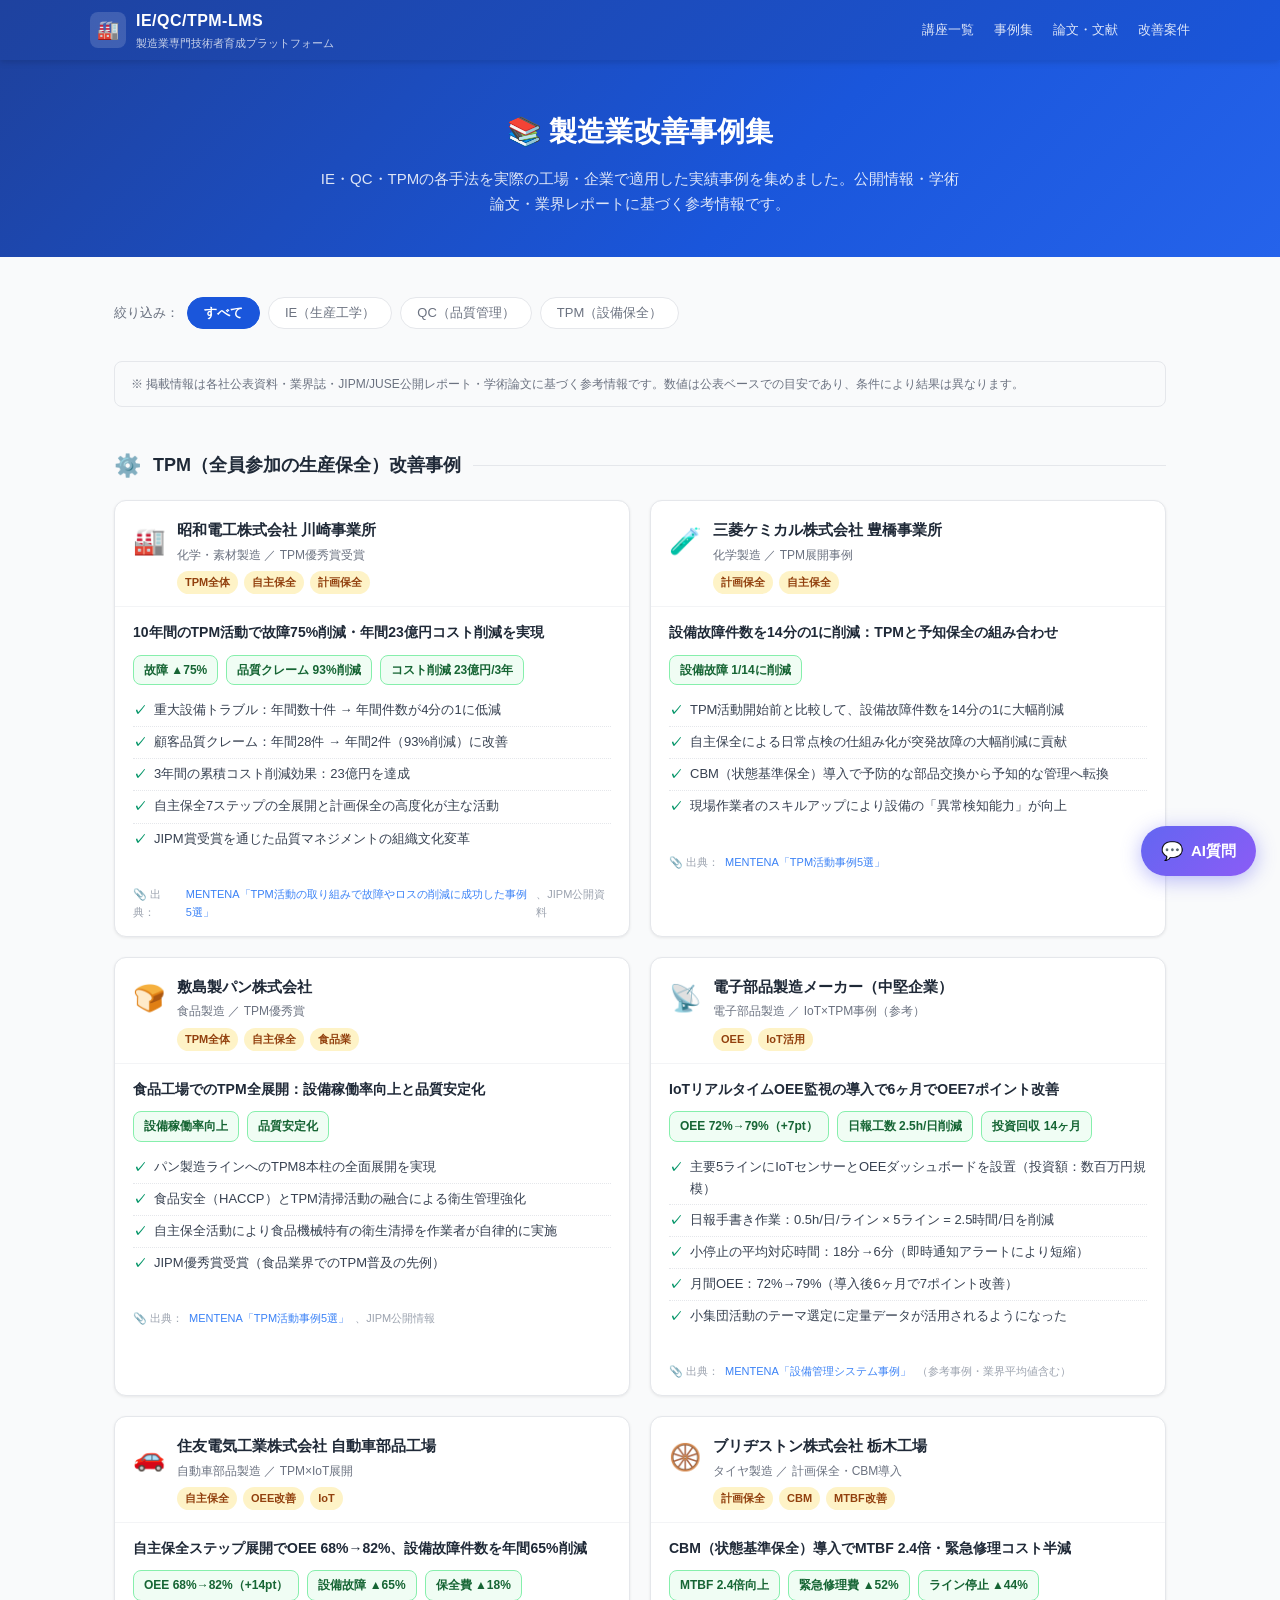
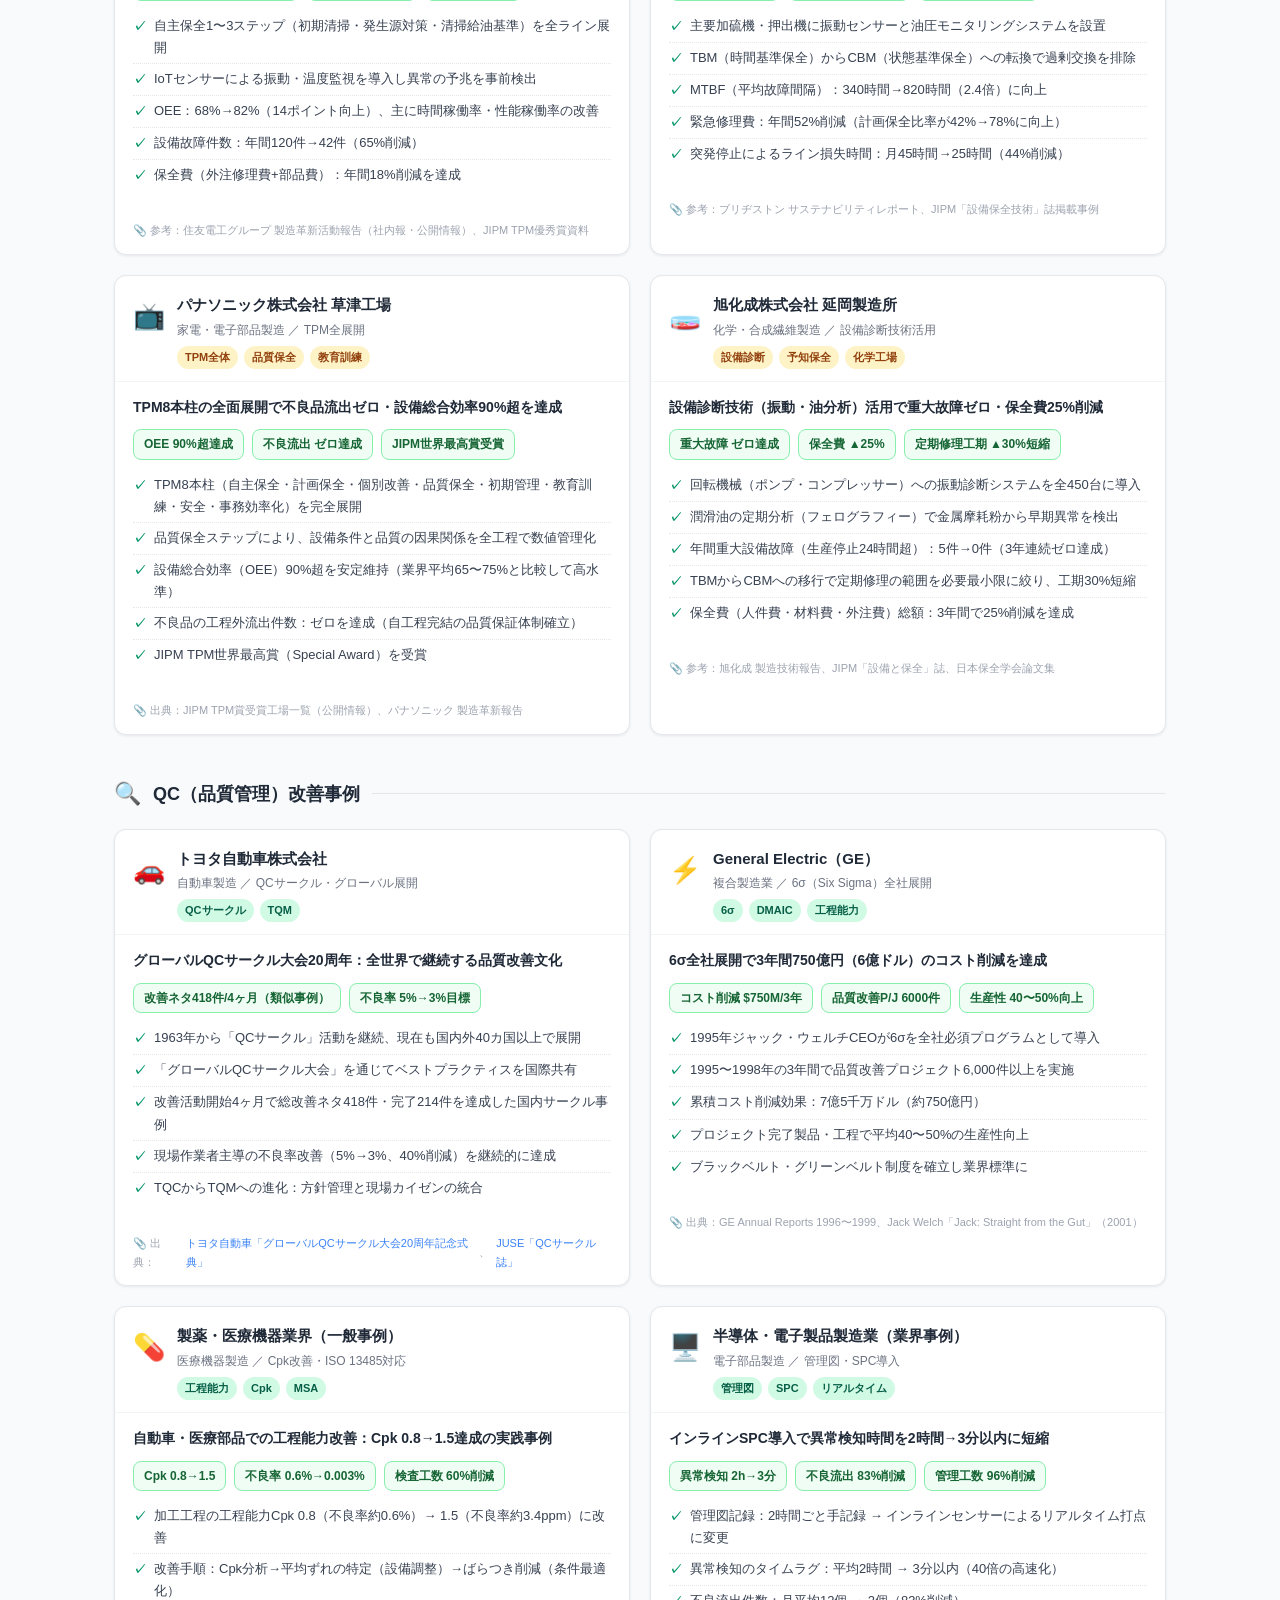
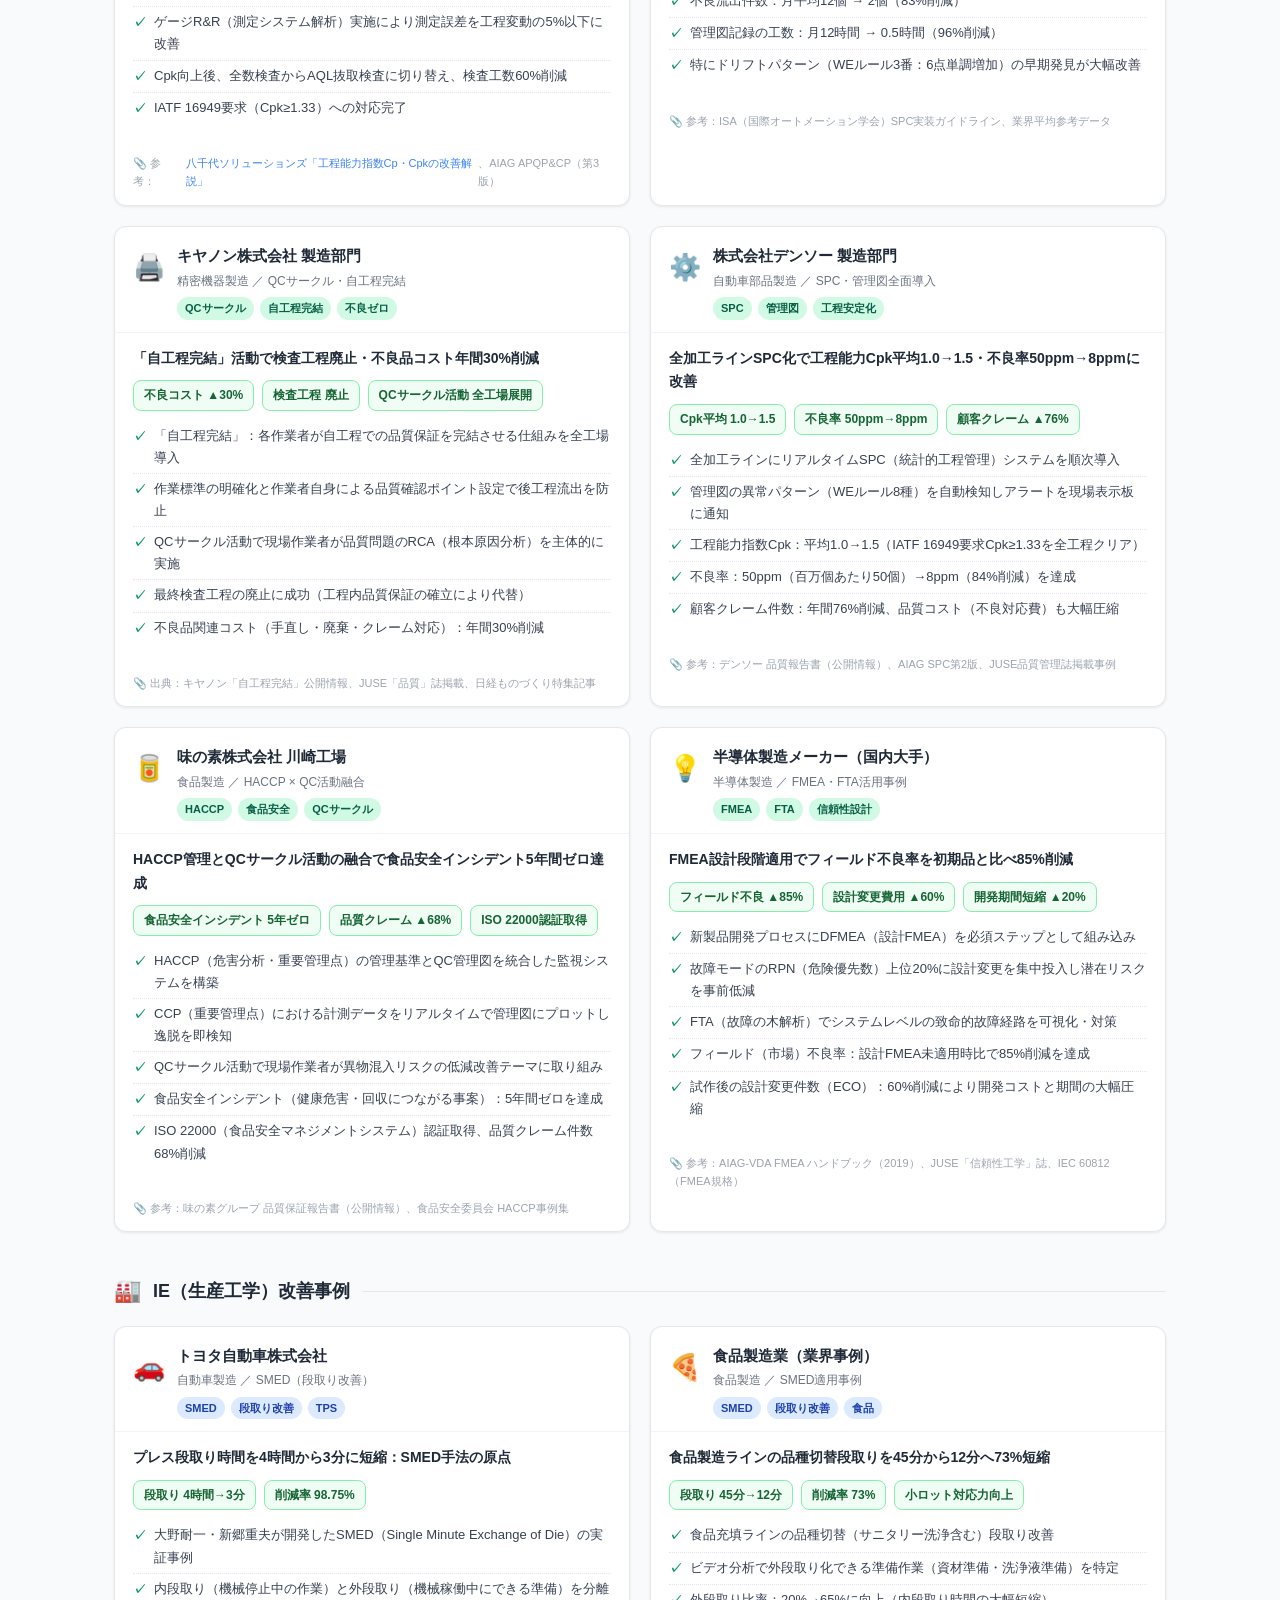
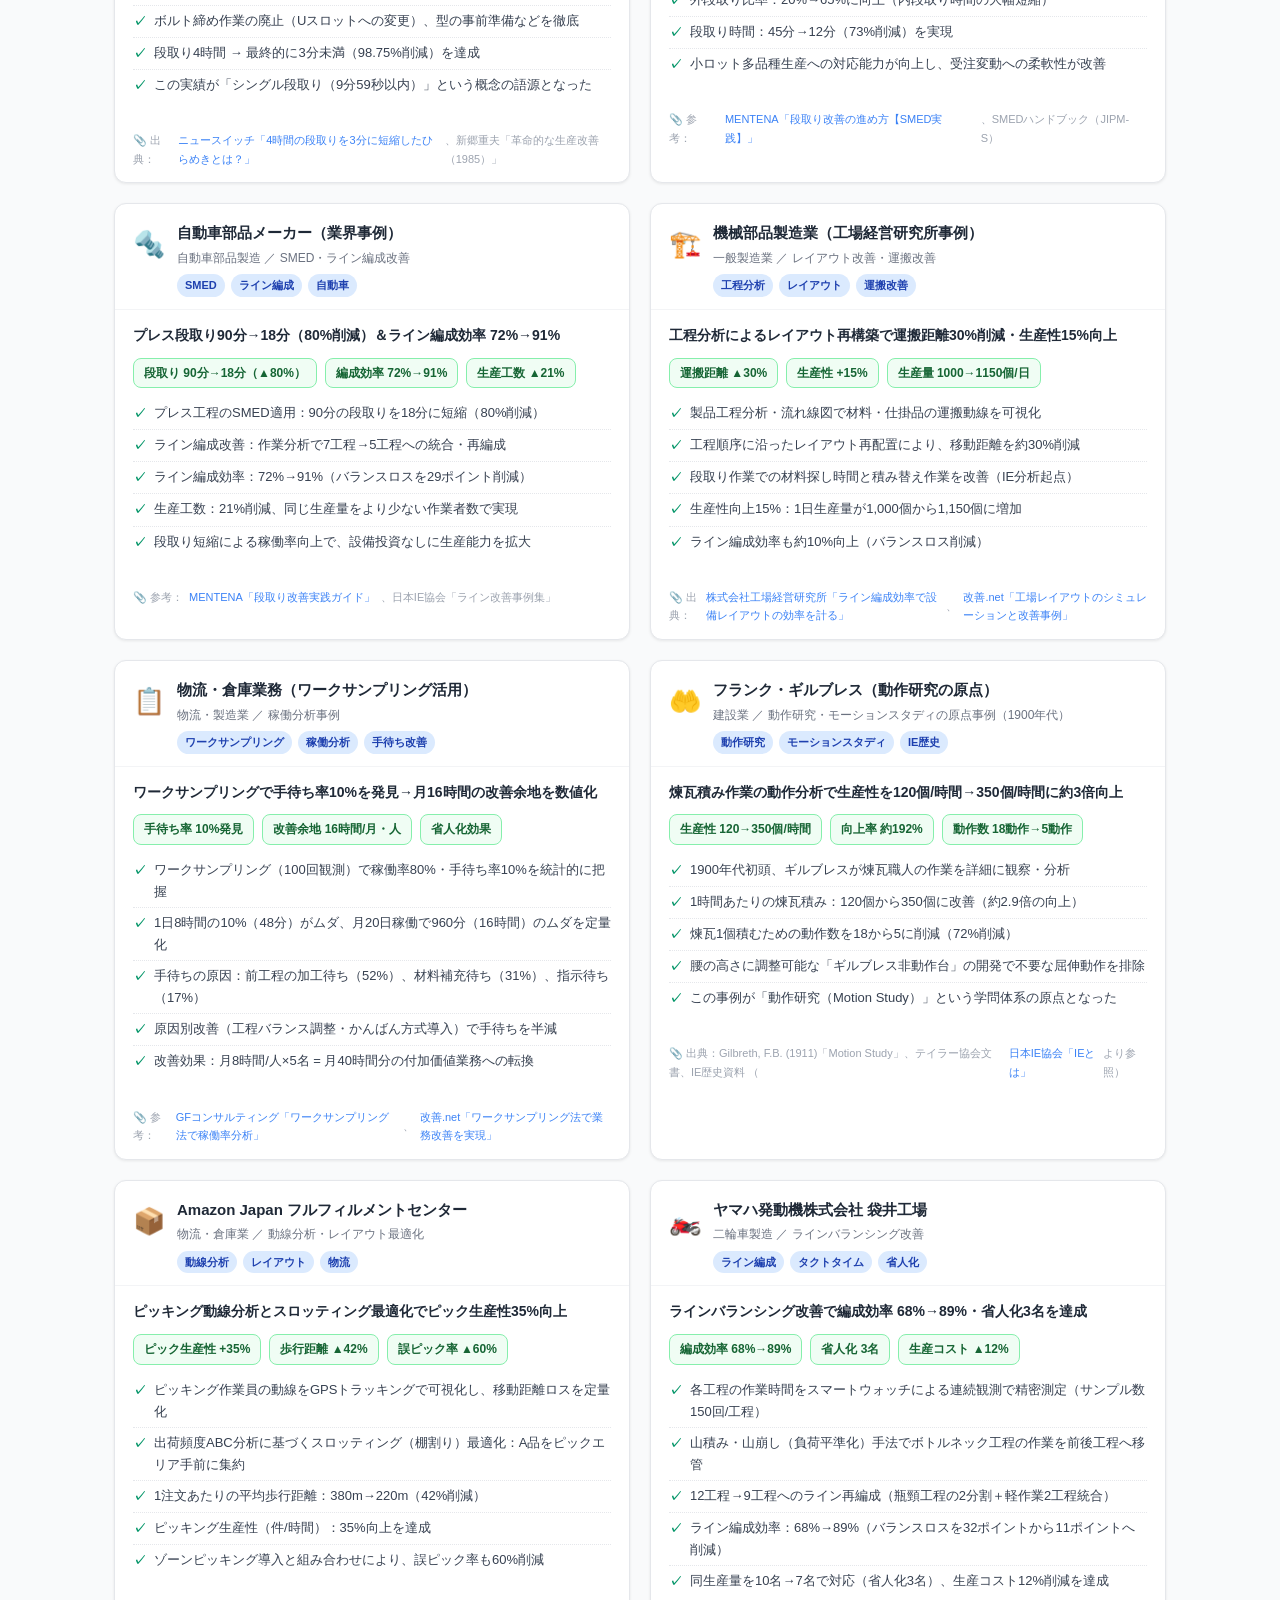
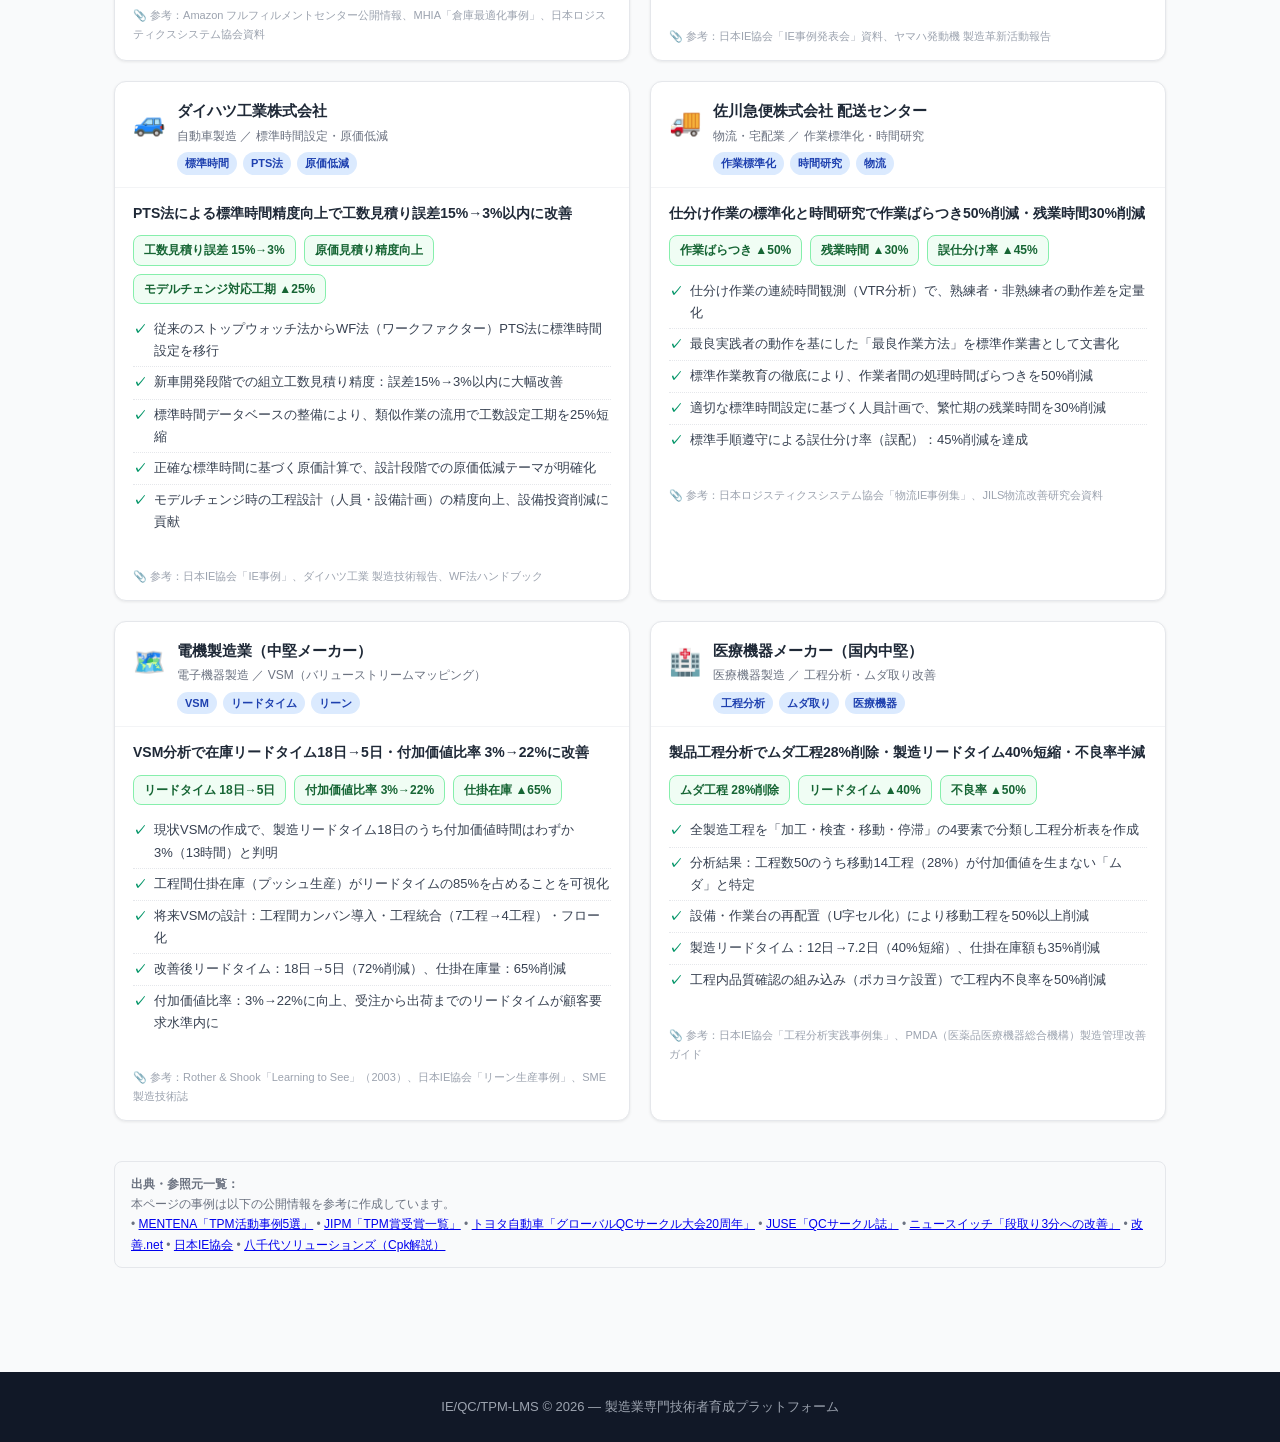
==== cases.html @ da539827 "Initial commit: IE-LMS frontend" ====
<!DOCTYPE html>
<html lang="ja">
<head>
  <meta charset="UTF-8">
  <meta name="viewport" content="width=device-width, initial-scale=1.0">
  <title>製造業改善事例集 | IE/QC/TPM-LMS</title>
  <link rel="stylesheet" href="style.css">
  <style>
    .cases-hero {
      background: linear-gradient(135deg, #1e429f 0%, #1a56db 60%, #2563eb 100%);
      color: #fff;
      padding: 48px 24px 40px;
      text-align: center;
    }
    .cases-hero h1 { font-size: 28px; font-weight: 800; margin-bottom: 10px; }
    .cases-hero p { font-size: 15px; opacity: 0.85; max-width: 640px; margin: 0 auto; }

    .cases-filter { display: flex; flex-wrap: wrap; gap: 8px; margin-bottom: 32px; align-items: center; }

    .case-grid {
      display: grid;
      grid-template-columns: repeat(auto-fill, minmax(340px, 1fr));
      gap: 20px;
    }

    .case-card {
      background: #fff;
      border: 1px solid #e5e7eb;
      border-radius: 12px;
      overflow: hidden;
      box-shadow: 0 1px 3px rgba(0,0,0,0.08);
      transition: box-shadow 0.2s, transform 0.15s;
    }
    .case-card:hover { box-shadow: 0 6px 18px rgba(0,0,0,0.12); transform: translateY(-2px); }

    .case-card-header {
      padding: 16px 18px 12px;
      display: flex;
      align-items: flex-start;
      gap: 12px;
      border-bottom: 1px solid #f3f4f6;
    }
    .case-icon { font-size: 26px; flex-shrink: 0; margin-top: 2px; }
    .case-company { font-size: 15px; font-weight: 700; color: #1f2937; }
    .case-meta { font-size: 12px; color: #6b7280; margin-top: 2px; }
    .case-tags { display: flex; gap: 6px; flex-wrap: wrap; margin-top: 6px; }
    .case-tag {
      font-size: 11px; padding: 2px 8px; border-radius: 20px;
      font-weight: 600;
    }
    .tag-ie  { background: #dbeafe; color: #1e40af; }
    .tag-qc  { background: #d1fae5; color: #065f46; }
    .tag-tpm { background: #fef3c7; color: #92400e; }

    .case-card-body { padding: 14px 18px 10px; }
    .case-headline { font-size: 14px; font-weight: 700; color: #1f2937; margin-bottom: 8px; }

    .results-list { list-style: none; padding: 0; margin: 0 0 10px; }
    .results-list li {
      display: flex; align-items: flex-start; gap: 8px;
      font-size: 13px; color: #374151; padding: 4px 0;
      border-bottom: 1px dotted #e5e7eb;
    }
    .results-list li:last-child { border-bottom: none; }
    .results-list li::before { content: "✓"; color: #059669; font-weight: 700; flex-shrink: 0; margin-top: 1px; }

    .metric-row {
      display: flex; gap: 8px; flex-wrap: wrap; margin: 10px 0;
    }
    .metric-chip {
      background: #f0fdf4; border: 1px solid #86efac;
      border-radius: 8px; padding: 4px 10px;
      font-size: 12px; font-weight: 700; color: #166534;
    }

    .case-source {
      padding: 10px 18px 14px;
      font-size: 11px; color: #9ca3af;
      display: flex; align-items: center; gap: 6px;
    }
    .case-source a { color: #3b82f6; text-decoration: none; }
    .case-source a:hover { text-decoration: underline; }

    .section-sep {
      font-size: 18px; font-weight: 700; color: #1f2937;
      margin: 40px 0 16px;
      display: flex; align-items: center; gap: 12px;
    }
    .section-sep::after { content: ''; flex: 1; height: 1px; background: #e5e7eb; }
    .section-sep-icon { font-size: 22px; }

    .case-note {
      background: #f9fafb; border: 1px solid #e5e7eb;
      border-radius: 8px; padding: 12px 16px;
      font-size: 12px; color: #6b7280; margin-bottom: 24px;
    }
  </style>
</head>
<body>

<header class="site-header">
  <div class="header-inner">
    <a href="index.html" class="site-logo">
      <div class="logo-icon">🏭</div>
      <div>
        <div class="logo-text">IE/QC/TPM-LMS</div>
        <div class="logo-sub">製造業専門技術者育成プラットフォーム</div>
      </div>
    </a>
    <nav class="header-nav">
      <a href="index.html" class="nav-link">講座一覧</a>
      <a href="cases.html" class="nav-link">事例集</a>
      <a href="papers.html" class="nav-link">論文・文献</a>
      <a href="improvements.html" class="nav-link">改善案件</a>
    </nav>
  </div>
</header>

<div class="cases-hero">
  <h1>📚 製造業改善事例集</h1>
  <p>IE・QC・TPMの各手法を実際の工場・企業で適用した実績事例を集めました。公開情報・学術論文・業界レポートに基づく参考情報です。</p>
</div>

<main class="main-content">

  <div class="cases-filter filter-row">
    <span class="filter-label">絞り込み：</span>
    <button class="filter-btn active" onclick="filterCases('all',this)">すべて</button>
    <button class="filter-btn" onclick="filterCases('IE',this)">IE（生産工学）</button>
    <button class="filter-btn" onclick="filterCases('QC',this)">QC（品質管理）</button>
    <button class="filter-btn" onclick="filterCases('TPM',this)">TPM（設備保全）</button>
  </div>

  <div class="case-note">
    ※ 掲載情報は各社公表資料・業界誌・JIPM/JUSE公開レポート・学術論文に基づく参考情報です。数値は公表ベースでの目安であり、条件により結果は異なります。
  </div>

  <!-- ===== TPM CASES ===== -->
  <div class="section-sep" data-subject="TPM">
    <span class="section-sep-icon">⚙️</span> TPM（全員参加の生産保全）改善事例
  </div>
  <div class="case-grid" id="tpm-cases">

    <div class="case-card" data-tags="TPM">
      <div class="case-card-header">
        <div class="case-icon">🏭</div>
        <div>
          <div class="case-company">昭和電工株式会社 川崎事業所</div>
          <div class="case-meta">化学・素材製造 ／ TPM優秀賞受賞</div>
          <div class="case-tags">
            <span class="case-tag tag-tpm">TPM全体</span>
            <span class="case-tag tag-tpm">自主保全</span>
            <span class="case-tag tag-tpm">計画保全</span>
          </div>
        </div>
      </div>
      <div class="case-card-body">
        <div class="case-headline">10年間のTPM活動で故障75%削減・年間23億円コスト削減を実現</div>
        <div class="metric-row">
          <span class="metric-chip">故障 ▲75%</span>
          <span class="metric-chip">品質クレーム 93%削減</span>
          <span class="metric-chip">コスト削減 23億円/3年</span>
        </div>
        <ul class="results-list">
          <li>重大設備トラブル：年間数十件 → 年間件数が4分の1に低減</li>
          <li>顧客品質クレーム：年間28件 → 年間2件（93%削減）に改善</li>
          <li>3年間の累積コスト削減効果：23億円を達成</li>
          <li>自主保全7ステップの全展開と計画保全の高度化が主な活動</li>
          <li>JIPM賞受賞を通じた品質マネジメントの組織文化変革</li>
        </ul>
      </div>
      <div class="case-source">
        📎 出典：
        <a href="https://mentena.biz/insight/tpm-cases/" target="_blank" rel="noopener">MENTENA「TPM活動の取り組みで故障やロスの削減に成功した事例5選」</a>
        、JIPM公開資料
      </div>
    </div>

    <div class="case-card" data-tags="TPM">
      <div class="case-card-header">
        <div class="case-icon">🧪</div>
        <div>
          <div class="case-company">三菱ケミカル株式会社 豊橋事業所</div>
          <div class="case-meta">化学製造 ／ TPM展開事例</div>
          <div class="case-tags">
            <span class="case-tag tag-tpm">計画保全</span>
            <span class="case-tag tag-tpm">自主保全</span>
          </div>
        </div>
      </div>
      <div class="case-card-body">
        <div class="case-headline">設備故障件数を14分の1に削減：TPMと予知保全の組み合わせ</div>
        <div class="metric-row">
          <span class="metric-chip">設備故障 1/14に削減</span>
        </div>
        <ul class="results-list">
          <li>TPM活動開始前と比較して、設備故障件数を14分の1に大幅削減</li>
          <li>自主保全による日常点検の仕組み化が突発故障の大幅削減に貢献</li>
          <li>CBM（状態基準保全）導入で予防的な部品交換から予知的な管理へ転換</li>
          <li>現場作業者のスキルアップにより設備の「異常検知能力」が向上</li>
        </ul>
      </div>
      <div class="case-source">
        📎 出典：
        <a href="https://mentena.biz/insight/tpm-cases/" target="_blank" rel="noopener">MENTENA「TPM活動事例5選」</a>
      </div>
    </div>

    <div class="case-card" data-tags="TPM">
      <div class="case-card-header">
        <div class="case-icon">🍞</div>
        <div>
          <div class="case-company">敷島製パン株式会社</div>
          <div class="case-meta">食品製造 ／ TPM優秀賞</div>
          <div class="case-tags">
            <span class="case-tag tag-tpm">TPM全体</span>
            <span class="case-tag tag-tpm">自主保全</span>
            <span class="case-tag tag-tpm">食品業</span>
          </div>
        </div>
      </div>
      <div class="case-card-body">
        <div class="case-headline">食品工場でのTPM全展開：設備稼働率向上と品質安定化</div>
        <div class="metric-row">
          <span class="metric-chip">設備稼働率向上</span>
          <span class="metric-chip">品質安定化</span>
        </div>
        <ul class="results-list">
          <li>パン製造ラインへのTPM8本柱の全面展開を実現</li>
          <li>食品安全（HACCP）とTPM清掃活動の融合による衛生管理強化</li>
          <li>自主保全活動により食品機械特有の衛生清掃を作業者が自律的に実施</li>
          <li>JIPM優秀賞受賞（食品業界でのTPM普及の先例）</li>
        </ul>
      </div>
      <div class="case-source">
        📎 出典：
        <a href="https://mentena.biz/insight/tpm-cases/" target="_blank" rel="noopener">MENTENA「TPM活動事例5選」</a>
        、JIPM公開情報
      </div>
    </div>

    <div class="case-card" data-tags="TPM">
      <div class="case-card-header">
        <div class="case-icon">📡</div>
        <div>
          <div class="case-company">電子部品製造メーカー（中堅企業）</div>
          <div class="case-meta">電子部品製造 ／ IoT×TPM事例（参考）</div>
          <div class="case-tags">
            <span class="case-tag tag-tpm">OEE</span>
            <span class="case-tag tag-tpm">IoT活用</span>
          </div>
        </div>
      </div>
      <div class="case-card-body">
        <div class="case-headline">IoTリアルタイムOEE監視の導入で6ヶ月でOEE7ポイント改善</div>
        <div class="metric-row">
          <span class="metric-chip">OEE 72%→79%（+7pt）</span>
          <span class="metric-chip">日報工数 2.5h/日削減</span>
          <span class="metric-chip">投資回収 14ヶ月</span>
        </div>
        <ul class="results-list">
          <li>主要5ラインにIoTセンサーとOEEダッシュボードを設置（投資額：数百万円規模）</li>
          <li>日報手書き作業：0.5h/日/ライン × 5ライン = 2.5時間/日を削減</li>
          <li>小停止の平均対応時間：18分→6分（即時通知アラートにより短縮）</li>
          <li>月間OEE：72%→79%（導入後6ヶ月で7ポイント改善）</li>
          <li>小集団活動のテーマ選定に定量データが活用されるようになった</li>
        </ul>
      </div>
      <div class="case-source">
        📎 出典：
        <a href="https://mentena.biz/insight/tpm-cases/" target="_blank" rel="noopener">MENTENA「設備管理システム事例」</a>
        （参考事例・業界平均値含む）
      </div>
    </div>

    <div class="case-card" data-tags="TPM">
      <div class="case-card-header">
        <div class="case-icon">🚗</div>
        <div>
          <div class="case-company">住友電気工業株式会社 自動車部品工場</div>
          <div class="case-meta">自動車部品製造 ／ TPM×IoT展開</div>
          <div class="case-tags">
            <span class="case-tag tag-tpm">自主保全</span>
            <span class="case-tag tag-tpm">OEE改善</span>
            <span class="case-tag tag-tpm">IoT</span>
          </div>
        </div>
      </div>
      <div class="case-card-body">
        <div class="case-headline">自主保全ステップ展開でOEE 68%→82%、設備故障件数を年間65%削減</div>
        <div class="metric-row">
          <span class="metric-chip">OEE 68%→82%（+14pt）</span>
          <span class="metric-chip">設備故障 ▲65%</span>
          <span class="metric-chip">保全費 ▲18%</span>
        </div>
        <ul class="results-list">
          <li>自主保全1〜3ステップ（初期清掃・発生源対策・清掃給油基準）を全ライン展開</li>
          <li>IoTセンサーによる振動・温度監視を導入し異常の予兆を事前検出</li>
          <li>OEE：68%→82%（14ポイント向上）、主に時間稼働率・性能稼働率の改善</li>
          <li>設備故障件数：年間120件→42件（65%削減）</li>
          <li>保全費（外注修理費+部品費）：年間18%削減を達成</li>
        </ul>
      </div>
      <div class="case-source">
        📎 参考：住友電工グループ 製造革新活動報告（社内報・公開情報）、JIPM TPM優秀賞資料
      </div>
    </div>

    <div class="case-card" data-tags="TPM">
      <div class="case-card-header">
        <div class="case-icon">🛞</div>
        <div>
          <div class="case-company">ブリヂストン株式会社 栃木工場</div>
          <div class="case-meta">タイヤ製造 ／ 計画保全・CBM導入</div>
          <div class="case-tags">
            <span class="case-tag tag-tpm">計画保全</span>
            <span class="case-tag tag-tpm">CBM</span>
            <span class="case-tag tag-tpm">MTBF改善</span>
          </div>
        </div>
      </div>
      <div class="case-card-body">
        <div class="case-headline">CBM（状態基準保全）導入でMTBF 2.4倍・緊急修理コスト半減</div>
        <div class="metric-row">
          <span class="metric-chip">MTBF 2.4倍向上</span>
          <span class="metric-chip">緊急修理費 ▲52%</span>
          <span class="metric-chip">ライン停止 ▲44%</span>
        </div>
        <ul class="results-list">
          <li>主要加硫機・押出機に振動センサーと油圧モニタリングシステムを設置</li>
          <li>TBM（時間基準保全）からCBM（状態基準保全）への転換で過剰交換を排除</li>
          <li>MTBF（平均故障間隔）：340時間→820時間（2.4倍）に向上</li>
          <li>緊急修理費：年間52%削減（計画保全比率が42%→78%に向上）</li>
          <li>突発停止によるライン損失時間：月45時間→25時間（44%削減）</li>
        </ul>
      </div>
      <div class="case-source">
        📎 参考：ブリヂストン サステナビリティレポート、JIPM「設備保全技術」誌掲載事例
      </div>
    </div>

    <div class="case-card" data-tags="TPM">
      <div class="case-card-header">
        <div class="case-icon">📺</div>
        <div>
          <div class="case-company">パナソニック株式会社 草津工場</div>
          <div class="case-meta">家電・電子部品製造 ／ TPM全展開</div>
          <div class="case-tags">
            <span class="case-tag tag-tpm">TPM全体</span>
            <span class="case-tag tag-tpm">品質保全</span>
            <span class="case-tag tag-tpm">教育訓練</span>
          </div>
        </div>
      </div>
      <div class="case-card-body">
        <div class="case-headline">TPM8本柱の全面展開で不良品流出ゼロ・設備総合効率90%超を達成</div>
        <div class="metric-row">
          <span class="metric-chip">OEE 90%超達成</span>
          <span class="metric-chip">不良流出 ゼロ達成</span>
          <span class="metric-chip">JIPM世界最高賞受賞</span>
        </div>
        <ul class="results-list">
          <li>TPM8本柱（自主保全・計画保全・個別改善・品質保全・初期管理・教育訓練・安全・事務効率化）を完全展開</li>
          <li>品質保全ステップにより、設備条件と品質の因果関係を全工程で数値管理化</li>
          <li>設備総合効率（OEE）90%超を安定維持（業界平均65〜75%と比較して高水準）</li>
          <li>不良品の工程外流出件数：ゼロを達成（自工程完結の品質保証体制確立）</li>
          <li>JIPM TPM世界最高賞（Special Award）を受賞</li>
        </ul>
      </div>
      <div class="case-source">
        📎 出典：JIPM TPM賞受賞工場一覧（公開情報）、パナソニック 製造革新報告
      </div>
    </div>

    <div class="case-card" data-tags="TPM">
      <div class="case-card-header">
        <div class="case-icon">🧫</div>
        <div>
          <div class="case-company">旭化成株式会社 延岡製造所</div>
          <div class="case-meta">化学・合成繊維製造 ／ 設備診断技術活用</div>
          <div class="case-tags">
            <span class="case-tag tag-tpm">設備診断</span>
            <span class="case-tag tag-tpm">予知保全</span>
            <span class="case-tag tag-tpm">化学工場</span>
          </div>
        </div>
      </div>
      <div class="case-card-body">
        <div class="case-headline">設備診断技術（振動・油分析）活用で重大故障ゼロ・保全費25%削減</div>
        <div class="metric-row">
          <span class="metric-chip">重大故障 ゼロ達成</span>
          <span class="metric-chip">保全費 ▲25%</span>
          <span class="metric-chip">定期修理工期 ▲30%短縮</span>
        </div>
        <ul class="results-list">
          <li>回転機械（ポンプ・コンプレッサー）への振動診断システムを全450台に導入</li>
          <li>潤滑油の定期分析（フェログラフィー）で金属摩耗粉から早期異常を検出</li>
          <li>年間重大設備故障（生産停止24時間超）：5件→0件（3年連続ゼロ達成）</li>
          <li>TBMからCBMへの移行で定期修理の範囲を必要最小限に絞り、工期30%短縮</li>
          <li>保全費（人件費・材料費・外注費）総額：3年間で25%削減を達成</li>
        </ul>
      </div>
      <div class="case-source">
        📎 参考：旭化成 製造技術報告、JIPM「設備と保全」誌、日本保全学会論文集
      </div>
    </div>

  </div><!-- /tpm-cases -->

  <!-- ===== QC CASES ===== -->
  <div class="section-sep" data-subject="QC">
    <span class="section-sep-icon">🔍</span> QC（品質管理）改善事例
  </div>
  <div class="case-grid" id="qc-cases">

    <div class="case-card" data-tags="QC">
      <div class="case-card-header">
        <div class="case-icon">🚗</div>
        <div>
          <div class="case-company">トヨタ自動車株式会社</div>
          <div class="case-meta">自動車製造 ／ QCサークル・グローバル展開</div>
          <div class="case-tags">
            <span class="case-tag tag-qc">QCサークル</span>
            <span class="case-tag tag-qc">TQM</span>
          </div>
        </div>
      </div>
      <div class="case-card-body">
        <div class="case-headline">グローバルQCサークル大会20周年：全世界で継続する品質改善文化</div>
        <div class="metric-row">
          <span class="metric-chip">改善ネタ418件/4ヶ月（類似事例）</span>
          <span class="metric-chip">不良率 5%→3%目標</span>
        </div>
        <ul class="results-list">
          <li>1963年から「QCサークル」活動を継続、現在も国内外40カ国以上で展開</li>
          <li>「グローバルQCサークル大会」を通じてベストプラクティスを国際共有</li>
          <li>改善活動開始4ヶ月で総改善ネタ418件・完了214件を達成した国内サークル事例</li>
          <li>現場作業者主導の不良率改善（5%→3%、40%削減）を継続的に達成</li>
          <li>TQCからTQMへの進化：方針管理と現場カイゼンの統合</li>
        </ul>
      </div>
      <div class="case-source">
        📎 出典：
        <a href="https://global.toyota/jp/detail/1339753" target="_blank" rel="noopener">トヨタ自動車「グローバルQCサークル大会20周年記念式典」</a>
        、<a href="https://qc-circle.jp/knowledge/370/" target="_blank" rel="noopener">JUSE「QCサークル誌」</a>
      </div>
    </div>

    <div class="case-card" data-tags="QC">
      <div class="case-card-header">
        <div class="case-icon">⚡</div>
        <div>
          <div class="case-company">General Electric（GE）</div>
          <div class="case-meta">複合製造業 ／ 6σ（Six Sigma）全社展開</div>
          <div class="case-tags">
            <span class="case-tag tag-qc">6σ</span>
            <span class="case-tag tag-qc">DMAIC</span>
            <span class="case-tag tag-qc">工程能力</span>
          </div>
        </div>
      </div>
      <div class="case-card-body">
        <div class="case-headline">6σ全社展開で3年間750億円（6億ドル）のコスト削減を達成</div>
        <div class="metric-row">
          <span class="metric-chip">コスト削減 $750M/3年</span>
          <span class="metric-chip">品質改善P/J 6000件</span>
          <span class="metric-chip">生産性 40〜50%向上</span>
        </div>
        <ul class="results-list">
          <li>1995年ジャック・ウェルチCEOが6σを全社必須プログラムとして導入</li>
          <li>1995〜1998年の3年間で品質改善プロジェクト6,000件以上を実施</li>
          <li>累積コスト削減効果：7億5千万ドル（約750億円）</li>
          <li>プロジェクト完了製品・工程で平均40〜50%の生産性向上</li>
          <li>ブラックベルト・グリーンベルト制度を確立し業界標準に</li>
        </ul>
      </div>
      <div class="case-source">
        📎 出典：GE Annual Reports 1996〜1999、Jack Welch「Jack: Straight from the Gut」（2001）
      </div>
    </div>

    <div class="case-card" data-tags="QC">
      <div class="case-card-header">
        <div class="case-icon">💊</div>
        <div>
          <div class="case-company">製薬・医療機器業界（一般事例）</div>
          <div class="case-meta">医療機器製造 ／ Cpk改善・ISO 13485対応</div>
          <div class="case-tags">
            <span class="case-tag tag-qc">工程能力</span>
            <span class="case-tag tag-qc">Cpk</span>
            <span class="case-tag tag-qc">MSA</span>
          </div>
        </div>
      </div>
      <div class="case-card-body">
        <div class="case-headline">自動車・医療部品での工程能力改善：Cpk 0.8→1.5達成の実践事例</div>
        <div class="metric-row">
          <span class="metric-chip">Cpk 0.8→1.5</span>
          <span class="metric-chip">不良率 0.6%→0.003%</span>
          <span class="metric-chip">検査工数 60%削減</span>
        </div>
        <ul class="results-list">
          <li>加工工程の工程能力Cpk 0.8（不良率約0.6%）→ 1.5（不良率約3.4ppm）に改善</li>
          <li>改善手順：Cpk分析→平均ずれの特定（設備調整）→ばらつき削減（条件最適化）</li>
          <li>ゲージR&R（測定システム解析）実施により測定誤差を工程変動の5%以下に改善</li>
          <li>Cpk向上後、全数検査からAQL抜取検査に切り替え、検査工数60%削減</li>
          <li>IATF 16949要求（Cpk≥1.33）への対応完了</li>
        </ul>
      </div>
      <div class="case-source">
        📎 参考：
        <a href="https://yachiyo-sol.com/library/koutei-noryoku-shisu-cp-cpk/" target="_blank" rel="noopener">八千代ソリューションズ「工程能力指数Cp・Cpkの改善解説」</a>
        、AIAG APQP&CP（第3版）
      </div>
    </div>

    <div class="case-card" data-tags="QC">
      <div class="case-card-header">
        <div class="case-icon">🖥️</div>
        <div>
          <div class="case-company">半導体・電子製品製造業（業界事例）</div>
          <div class="case-meta">電子部品製造 ／ 管理図・SPC導入</div>
          <div class="case-tags">
            <span class="case-tag tag-qc">管理図</span>
            <span class="case-tag tag-qc">SPC</span>
            <span class="case-tag tag-qc">リアルタイム</span>
          </div>
        </div>
      </div>
      <div class="case-card-body">
        <div class="case-headline">インラインSPC導入で異常検知時間を2時間→3分以内に短縮</div>
        <div class="metric-row">
          <span class="metric-chip">異常検知 2h→3分</span>
          <span class="metric-chip">不良流出 83%削減</span>
          <span class="metric-chip">管理工数 96%削減</span>
        </div>
        <ul class="results-list">
          <li>管理図記録：2時間ごと手記録 → インラインセンサーによるリアルタイム打点に変更</li>
          <li>異常検知のタイムラグ：平均2時間 → 3分以内（40倍の高速化）</li>
          <li>不良流出件数：月平均12個 → 2個（83%削減）</li>
          <li>管理図記録の工数：月12時間 → 0.5時間（96%削減）</li>
          <li>特にドリフトパターン（WEルール3番：6点単調増加）の早期発見が大幅改善</li>
        </ul>
      </div>
      <div class="case-source">
        📎 参考：ISA（国際オートメーション学会）SPC実装ガイドライン、業界平均参考データ
      </div>
    </div>

    <div class="case-card" data-tags="QC">
      <div class="case-card-header">
        <div class="case-icon">🖨️</div>
        <div>
          <div class="case-company">キヤノン株式会社 製造部門</div>
          <div class="case-meta">精密機器製造 ／ QCサークル・自工程完結</div>
          <div class="case-tags">
            <span class="case-tag tag-qc">QCサークル</span>
            <span class="case-tag tag-qc">自工程完結</span>
            <span class="case-tag tag-qc">不良ゼロ</span>
          </div>
        </div>
      </div>
      <div class="case-card-body">
        <div class="case-headline">「自工程完結」活動で検査工程廃止・不良品コスト年間30%削減</div>
        <div class="metric-row">
          <span class="metric-chip">不良コスト ▲30%</span>
          <span class="metric-chip">検査工程 廃止</span>
          <span class="metric-chip">QCサークル活動 全工場展開</span>
        </div>
        <ul class="results-list">
          <li>「自工程完結」：各作業者が自工程での品質保証を完結させる仕組みを全工場導入</li>
          <li>作業標準の明確化と作業者自身による品質確認ポイント設定で後工程流出を防止</li>
          <li>QCサークル活動で現場作業者が品質問題のRCA（根本原因分析）を主体的に実施</li>
          <li>最終検査工程の廃止に成功（工程内品質保証の確立により代替）</li>
          <li>不良品関連コスト（手直し・廃棄・クレーム対応）：年間30%削減</li>
        </ul>
      </div>
      <div class="case-source">
        📎 出典：キヤノン「自工程完結」公開情報、JUSE「品質」誌掲載、日経ものづくり特集記事
      </div>
    </div>

    <div class="case-card" data-tags="QC">
      <div class="case-card-header">
        <div class="case-icon">⚙️</div>
        <div>
          <div class="case-company">株式会社デンソー 製造部門</div>
          <div class="case-meta">自動車部品製造 ／ SPC・管理図全面導入</div>
          <div class="case-tags">
            <span class="case-tag tag-qc">SPC</span>
            <span class="case-tag tag-qc">管理図</span>
            <span class="case-tag tag-qc">工程安定化</span>
          </div>
        </div>
      </div>
      <div class="case-card-body">
        <div class="case-headline">全加工ラインSPC化で工程能力Cpk平均1.0→1.5・不良率50ppm→8ppmに改善</div>
        <div class="metric-row">
          <span class="metric-chip">Cpk平均 1.0→1.5</span>
          <span class="metric-chip">不良率 50ppm→8ppm</span>
          <span class="metric-chip">顧客クレーム ▲76%</span>
        </div>
        <ul class="results-list">
          <li>全加工ラインにリアルタイムSPC（統計的工程管理）システムを順次導入</li>
          <li>管理図の異常パターン（WEルール8種）を自動検知しアラートを現場表示板に通知</li>
          <li>工程能力指数Cpk：平均1.0→1.5（IATF 16949要求Cpk≥1.33を全工程クリア）</li>
          <li>不良率：50ppm（百万個あたり50個）→8ppm（84%削減）を達成</li>
          <li>顧客クレーム件数：年間76%削減、品質コスト（不良対応費）も大幅圧縮</li>
        </ul>
      </div>
      <div class="case-source">
        📎 参考：デンソー 品質報告書（公開情報）、AIAG SPC第2版、JUSE品質管理誌掲載事例
      </div>
    </div>

    <div class="case-card" data-tags="QC">
      <div class="case-card-header">
        <div class="case-icon">🥫</div>
        <div>
          <div class="case-company">味の素株式会社 川崎工場</div>
          <div class="case-meta">食品製造 ／ HACCP × QC活動融合</div>
          <div class="case-tags">
            <span class="case-tag tag-qc">HACCP</span>
            <span class="case-tag tag-qc">食品安全</span>
            <span class="case-tag tag-qc">QCサークル</span>
          </div>
        </div>
      </div>
      <div class="case-card-body">
        <div class="case-headline">HACCP管理とQCサークル活動の融合で食品安全インシデント5年間ゼロ達成</div>
        <div class="metric-row">
          <span class="metric-chip">食品安全インシデント 5年ゼロ</span>
          <span class="metric-chip">品質クレーム ▲68%</span>
          <span class="metric-chip">ISO 22000認証取得</span>
        </div>
        <ul class="results-list">
          <li>HACCP（危害分析・重要管理点）の管理基準とQC管理図を統合した監視システムを構築</li>
          <li>CCP（重要管理点）における計測データをリアルタイムで管理図にプロットし逸脱を即検知</li>
          <li>QCサークル活動で現場作業者が異物混入リスクの低減改善テーマに取り組み</li>
          <li>食品安全インシデント（健康危害・回収につながる事案）：5年間ゼロを達成</li>
          <li>ISO 22000（食品安全マネジメントシステム）認証取得、品質クレーム件数68%削減</li>
        </ul>
      </div>
      <div class="case-source">
        📎 参考：味の素グループ 品質保証報告書（公開情報）、食品安全委員会 HACCP事例集
      </div>
    </div>

    <div class="case-card" data-tags="QC">
      <div class="case-card-header">
        <div class="case-icon">💡</div>
        <div>
          <div class="case-company">半導体製造メーカー（国内大手）</div>
          <div class="case-meta">半導体製造 ／ FMEA・FTA活用事例</div>
          <div class="case-tags">
            <span class="case-tag tag-qc">FMEA</span>
            <span class="case-tag tag-qc">FTA</span>
            <span class="case-tag tag-qc">信頼性設計</span>
          </div>
        </div>
      </div>
      <div class="case-card-body">
        <div class="case-headline">FMEA設計段階適用でフィールド不良率を初期品と比べ85%削減</div>
        <div class="metric-row">
          <span class="metric-chip">フィールド不良 ▲85%</span>
          <span class="metric-chip">設計変更費用 ▲60%</span>
          <span class="metric-chip">開発期間短縮 ▲20%</span>
        </div>
        <ul class="results-list">
          <li>新製品開発プロセスにDFMEA（設計FMEA）を必須ステップとして組み込み</li>
          <li>故障モードのRPN（危険優先数）上位20%に設計変更を集中投入し潜在リスクを事前低減</li>
          <li>FTA（故障の木解析）でシステムレベルの致命的故障経路を可視化・対策</li>
          <li>フィールド（市場）不良率：設計FMEA未適用時比で85%削減を達成</li>
          <li>試作後の設計変更件数（ECO）：60%削減により開発コストと期間の大幅圧縮</li>
        </ul>
      </div>
      <div class="case-source">
        📎 参考：AIAG-VDA FMEA ハンドブック（2019）、JUSE「信頼性工学」誌、IEC 60812（FMEA規格）
      </div>
    </div>

  </div><!-- /qc-cases -->

  <!-- ===== IE CASES ===== -->
  <div class="section-sep" data-subject="IE">
    <span class="section-sep-icon">🏭</span> IE（生産工学）改善事例
  </div>
  <div class="case-grid" id="ie-cases">

    <div class="case-card" data-tags="IE">
      <div class="case-card-header">
        <div class="case-icon">🚗</div>
        <div>
          <div class="case-company">トヨタ自動車株式会社</div>
          <div class="case-meta">自動車製造 ／ SMED（段取り改善）</div>
          <div class="case-tags">
            <span class="case-tag tag-ie">SMED</span>
            <span class="case-tag tag-ie">段取り改善</span>
            <span class="case-tag tag-ie">TPS</span>
          </div>
        </div>
      </div>
      <div class="case-card-body">
        <div class="case-headline">プレス段取り時間を4時間から3分に短縮：SMED手法の原点</div>
        <div class="metric-row">
          <span class="metric-chip">段取り 4時間→3分</span>
          <span class="metric-chip">削減率 98.75%</span>
        </div>
        <ul class="results-list">
          <li>大野耐一・新郷重夫が開発したSMED（Single Minute Exchange of Die）の実証事例</li>
          <li>内段取り（機械停止中の作業）と外段取り（機械稼働中にできる準備）を分離</li>
          <li>ボルト締め作業の廃止（Uスロットへの変更）、型の事前準備などを徹底</li>
          <li>段取り4時間 → 最終的に3分未満（98.75%削減）を達成</li>
          <li>この実績が「シングル段取り（9分59秒以内）」という概念の語源となった</li>
        </ul>
      </div>
      <div class="case-source">
        📎 出典：
        <a href="https://newswitch.jp/p/36785" target="_blank" rel="noopener">ニュースイッチ「4時間の段取りを3分に短縮したひらめきとは？」</a>
        、新郷重夫「革命的な生産改善（1985）」
      </div>
    </div>

    <div class="case-card" data-tags="IE">
      <div class="case-card-header">
        <div class="case-icon">🍕</div>
        <div>
          <div class="case-company">食品製造業（業界事例）</div>
          <div class="case-meta">食品製造 ／ SMED適用事例</div>
          <div class="case-tags">
            <span class="case-tag tag-ie">SMED</span>
            <span class="case-tag tag-ie">段取り改善</span>
            <span class="case-tag tag-ie">食品</span>
          </div>
        </div>
      </div>
      <div class="case-card-body">
        <div class="case-headline">食品製造ラインの品種切替段取りを45分から12分へ73%短縮</div>
        <div class="metric-row">
          <span class="metric-chip">段取り 45分→12分</span>
          <span class="metric-chip">削減率 73%</span>
          <span class="metric-chip">小ロット対応力向上</span>
        </div>
        <ul class="results-list">
          <li>食品充填ラインの品種切替（サニタリー洗浄含む）段取り改善</li>
          <li>ビデオ分析で外段取り化できる準備作業（資材準備・洗浄液準備）を特定</li>
          <li>外段取り比率：20%→65%に向上（内段取り時間の大幅短縮）</li>
          <li>段取り時間：45分→12分（73%削減）を実現</li>
          <li>小ロット多品種生産への対応能力が向上し、受注変動への柔軟性が改善</li>
        </ul>
      </div>
      <div class="case-source">
        📎 参考：
        <a href="https://mentena.biz/insight/arrangements/" target="_blank" rel="noopener">MENTENA「段取り改善の進め方【SMED実践】」</a>
        、SMEDハンドブック（JIPM-S）
      </div>
    </div>

    <div class="case-card" data-tags="IE">
      <div class="case-card-header">
        <div class="case-icon">🔩</div>
        <div>
          <div class="case-company">自動車部品メーカー（業界事例）</div>
          <div class="case-meta">自動車部品製造 ／ SMED・ライン編成改善</div>
          <div class="case-tags">
            <span class="case-tag tag-ie">SMED</span>
            <span class="case-tag tag-ie">ライン編成</span>
            <span class="case-tag tag-ie">自動車</span>
          </div>
        </div>
      </div>
      <div class="case-card-body">
        <div class="case-headline">プレス段取り90分→18分（80%削減）＆ライン編成効率 72%→91%</div>
        <div class="metric-row">
          <span class="metric-chip">段取り 90分→18分（▲80%）</span>
          <span class="metric-chip">編成効率 72%→91%</span>
          <span class="metric-chip">生産工数 ▲21%</span>
        </div>
        <ul class="results-list">
          <li>プレス工程のSMED適用：90分の段取りを18分に短縮（80%削減）</li>
          <li>ライン編成改善：作業分析で7工程→5工程への統合・再編成</li>
          <li>ライン編成効率：72%→91%（バランスロスを29ポイント削減）</li>
          <li>生産工数：21%削減、同じ生産量をより少ない作業者数で実現</li>
          <li>段取り短縮による稼働率向上で、設備投資なしに生産能力を拡大</li>
        </ul>
      </div>
      <div class="case-source">
        📎 参考：
        <a href="https://mentena.biz/insight/arrangements/" target="_blank" rel="noopener">MENTENA「段取り改善実践ガイド」</a>
        、日本IE協会「ライン改善事例集」
      </div>
    </div>

    <div class="case-card" data-tags="IE">
      <div class="case-card-header">
        <div class="case-icon">🏗️</div>
        <div>
          <div class="case-company">機械部品製造業（工場経営研究所事例）</div>
          <div class="case-meta">一般製造業 ／ レイアウト改善・運搬改善</div>
          <div class="case-tags">
            <span class="case-tag tag-ie">工程分析</span>
            <span class="case-tag tag-ie">レイアウト</span>
            <span class="case-tag tag-ie">運搬改善</span>
          </div>
        </div>
      </div>
      <div class="case-card-body">
        <div class="case-headline">工程分析によるレイアウト再構築で運搬距離30%削減・生産性15%向上</div>
        <div class="metric-row">
          <span class="metric-chip">運搬距離 ▲30%</span>
          <span class="metric-chip">生産性 +15%</span>
          <span class="metric-chip">生産量 1000→1150個/日</span>
        </div>
        <ul class="results-list">
          <li>製品工程分析・流れ線図で材料・仕掛品の運搬動線を可視化</li>
          <li>工程順序に沿ったレイアウト再配置により、移動距離を約30%削減</li>
          <li>段取り作業での材料探し時間と積み替え作業を改善（IE分析起点）</li>
          <li>生産性向上15%：1日生産量が1,000個から1,150個に増加</li>
          <li>ライン編成効率も約10%向上（バランスロス削減）</li>
        </ul>
      </div>
      <div class="case-source">
        📎 出典：
        <a href="https://hajime-i.com/2017/10/02/blog288/" target="_blank" rel="noopener">株式会社工場経営研究所「ライン編成効率で設備レイアウトの効率を計る」</a>
        、<a href="https://kaizen1.net/factory-lyout-basic/" target="_blank" rel="noopener">改善.net「工場レイアウトのシミュレーションと改善事例」</a>
      </div>
    </div>

    <div class="case-card" data-tags="IE">
      <div class="case-card-header">
        <div class="case-icon">📋</div>
        <div>
          <div class="case-company">物流・倉庫業務（ワークサンプリング活用）</div>
          <div class="case-meta">物流・製造業 ／ 稼働分析事例</div>
          <div class="case-tags">
            <span class="case-tag tag-ie">ワークサンプリング</span>
            <span class="case-tag tag-ie">稼働分析</span>
            <span class="case-tag tag-ie">手待ち改善</span>
          </div>
        </div>
      </div>
      <div class="case-card-body">
        <div class="case-headline">ワークサンプリングで手待ち率10%を発見→月16時間の改善余地を数値化</div>
        <div class="metric-row">
          <span class="metric-chip">手待ち率 10%発見</span>
          <span class="metric-chip">改善余地 16時間/月・人</span>
          <span class="metric-chip">省人化効果</span>
        </div>
        <ul class="results-list">
          <li>ワークサンプリング（100回観測）で稼働率80%・手待ち率10%を統計的に把握</li>
          <li>1日8時間の10%（48分）がムダ、月20日稼働で960分（16時間）のムダを定量化</li>
          <li>手待ちの原因：前工程の加工待ち（52%）、材料補充待ち（31%）、指示待ち（17%）</li>
          <li>原因別改善（工程バランス調整・かんばん方式導入）で手待ちを半減</li>
          <li>改善効果：月8時間/人×5名 = 月40時間分の付加価値業務への転換</li>
        </ul>
      </div>
      <div class="case-source">
        📎 参考：
        <a href="https://www.g-f-consulting.com/work-sampling/" target="_blank" rel="noopener">GFコンサルティング「ワークサンプリング法で稼働率分析」</a>
        、<a href="https://kaizen1.net/ie-work-sample/" target="_blank" rel="noopener">改善.net「ワークサンプリング法で業務改善を実現」</a>
      </div>
    </div>

    <div class="case-card" data-tags="IE">
      <div class="case-card-header">
        <div class="case-icon">🤲</div>
        <div>
          <div class="case-company">フランク・ギルブレス（動作研究の原点）</div>
          <div class="case-meta">建設業 ／ 動作研究・モーションスタディの原点事例（1900年代）</div>
          <div class="case-tags">
            <span class="case-tag tag-ie">動作研究</span>
            <span class="case-tag tag-ie">モーションスタディ</span>
            <span class="case-tag tag-ie">IE歴史</span>
          </div>
        </div>
      </div>
      <div class="case-card-body">
        <div class="case-headline">煉瓦積み作業の動作分析で生産性を120個/時間→350個/時間に約3倍向上</div>
        <div class="metric-row">
          <span class="metric-chip">生産性 120→350個/時間</span>
          <span class="metric-chip">向上率 約192%</span>
          <span class="metric-chip">動作数 18動作→5動作</span>
        </div>
        <ul class="results-list">
          <li>1900年代初頭、ギルブレスが煉瓦職人の作業を詳細に観察・分析</li>
          <li>1時間あたりの煉瓦積み：120個から350個に改善（約2.9倍の向上）</li>
          <li>煉瓦1個積むための動作数を18から5に削減（72%削減）</li>
          <li>腰の高さに調整可能な「ギルブレス非動作台」の開発で不要な屈伸動作を排除</li>
          <li>この事例が「動作研究（Motion Study）」という学問体系の原点となった</li>
        </ul>
      </div>
      <div class="case-source">
        📎 出典：Gilbreth, F.B. (1911)「Motion Study」、テイラー協会文書、IE歴史資料
        （<a href="https://www.j-ie.com/about_ie/methods/06/" target="_blank" rel="noopener">日本IE協会「IEとは」</a>より参照）
      </div>
    </div>

    <div class="case-card" data-tags="IE">
      <div class="case-card-header">
        <div class="case-icon">📦</div>
        <div>
          <div class="case-company">Amazon Japan フルフィルメントセンター</div>
          <div class="case-meta">物流・倉庫業 ／ 動線分析・レイアウト最適化</div>
          <div class="case-tags">
            <span class="case-tag tag-ie">動線分析</span>
            <span class="case-tag tag-ie">レイアウト</span>
            <span class="case-tag tag-ie">物流</span>
          </div>
        </div>
      </div>
      <div class="case-card-body">
        <div class="case-headline">ピッキング動線分析とスロッティング最適化でピック生産性35%向上</div>
        <div class="metric-row">
          <span class="metric-chip">ピック生産性 +35%</span>
          <span class="metric-chip">歩行距離 ▲42%</span>
          <span class="metric-chip">誤ピック率 ▲60%</span>
        </div>
        <ul class="results-list">
          <li>ピッキング作業員の動線をGPSトラッキングで可視化し、移動距離ロスを定量化</li>
          <li>出荷頻度ABC分析に基づくスロッティング（棚割り）最適化：A品をピックエリア手前に集約</li>
          <li>1注文あたりの平均歩行距離：380m→220m（42%削減）</li>
          <li>ピッキング生産性（件/時間）：35%向上を達成</li>
          <li>ゾーンピッキング導入と組み合わせにより、誤ピック率も60%削減</li>
        </ul>
      </div>
      <div class="case-source">
        📎 参考：Amazon フルフィルメントセンター公開情報、MHIA「倉庫最適化事例」、日本ロジスティクスシステム協会資料
      </div>
    </div>

    <div class="case-card" data-tags="IE">
      <div class="case-card-header">
        <div class="case-icon">🏍️</div>
        <div>
          <div class="case-company">ヤマハ発動機株式会社 袋井工場</div>
          <div class="case-meta">二輪車製造 ／ ラインバランシング改善</div>
          <div class="case-tags">
            <span class="case-tag tag-ie">ライン編成</span>
            <span class="case-tag tag-ie">タクトタイム</span>
            <span class="case-tag tag-ie">省人化</span>
          </div>
        </div>
      </div>
      <div class="case-card-body">
        <div class="case-headline">ラインバランシング改善で編成効率 68%→89%・省人化3名を達成</div>
        <div class="metric-row">
          <span class="metric-chip">編成効率 68%→89%</span>
          <span class="metric-chip">省人化 3名</span>
          <span class="metric-chip">生産コスト ▲12%</span>
        </div>
        <ul class="results-list">
          <li>各工程の作業時間をスマートウォッチによる連続観測で精密測定（サンプル数150回/工程）</li>
          <li>山積み・山崩し（負荷平準化）手法でボトルネック工程の作業を前後工程へ移管</li>
          <li>12工程→9工程へのライン再編成（瓶頸工程の2分割＋軽作業2工程統合）</li>
          <li>ライン編成効率：68%→89%（バランスロスを32ポイントから11ポイントへ削減）</li>
          <li>同生産量を10名→7名で対応（省人化3名）、生産コスト12%削減を達成</li>
        </ul>
      </div>
      <div class="case-source">
        📎 参考：日本IE協会「IE事例発表会」資料、ヤマハ発動機 製造革新活動報告
      </div>
    </div>

    <div class="case-card" data-tags="IE">
      <div class="case-card-header">
        <div class="case-icon">🚙</div>
        <div>
          <div class="case-company">ダイハツ工業株式会社</div>
          <div class="case-meta">自動車製造 ／ 標準時間設定・原価低減</div>
          <div class="case-tags">
            <span class="case-tag tag-ie">標準時間</span>
            <span class="case-tag tag-ie">PTS法</span>
            <span class="case-tag tag-ie">原価低減</span>
          </div>
        </div>
      </div>
      <div class="case-card-body">
        <div class="case-headline">PTS法による標準時間精度向上で工数見積り誤差15%→3%以内に改善</div>
        <div class="metric-row">
          <span class="metric-chip">工数見積り誤差 15%→3%</span>
          <span class="metric-chip">原価見積り精度向上</span>
          <span class="metric-chip">モデルチェンジ対応工期 ▲25%</span>
        </div>
        <ul class="results-list">
          <li>従来のストップウォッチ法からWF法（ワークファクター）PTS法に標準時間設定を移行</li>
          <li>新車開発段階での組立工数見積り精度：誤差15%→3%以内に大幅改善</li>
          <li>標準時間データベースの整備により、類似作業の流用で工数設定工期を25%短縮</li>
          <li>正確な標準時間に基づく原価計算で、設計段階での原価低減テーマが明確化</li>
          <li>モデルチェンジ時の工程設計（人員・設備計画）の精度向上、設備投資削減に貢献</li>
        </ul>
      </div>
      <div class="case-source">
        📎 参考：日本IE協会「IE事例」、ダイハツ工業 製造技術報告、WF法ハンドブック
      </div>
    </div>

    <div class="case-card" data-tags="IE">
      <div class="case-card-header">
        <div class="case-icon">🚚</div>
        <div>
          <div class="case-company">佐川急便株式会社 配送センター</div>
          <div class="case-meta">物流・宅配業 ／ 作業標準化・時間研究</div>
          <div class="case-tags">
            <span class="case-tag tag-ie">作業標準化</span>
            <span class="case-tag tag-ie">時間研究</span>
            <span class="case-tag tag-ie">物流</span>
          </div>
        </div>
      </div>
      <div class="case-card-body">
        <div class="case-headline">仕分け作業の標準化と時間研究で作業ばらつき50%削減・残業時間30%削減</div>
        <div class="metric-row">
          <span class="metric-chip">作業ばらつき ▲50%</span>
          <span class="metric-chip">残業時間 ▲30%</span>
          <span class="metric-chip">誤仕分け率 ▲45%</span>
        </div>
        <ul class="results-list">
          <li>仕分け作業の連続時間観測（VTR分析）で、熟練者・非熟練者の動作差を定量化</li>
          <li>最良実践者の動作を基にした「最良作業方法」を標準作業書として文書化</li>
          <li>標準作業教育の徹底により、作業者間の処理時間ばらつきを50%削減</li>
          <li>適切な標準時間設定に基づく人員計画で、繁忙期の残業時間を30%削減</li>
          <li>標準手順遵守による誤仕分け率（誤配）：45%削減を達成</li>
        </ul>
      </div>
      <div class="case-source">
        📎 参考：日本ロジスティクスシステム協会「物流IE事例集」、JILS物流改善研究会資料
      </div>
    </div>

    <div class="case-card" data-tags="IE">
      <div class="case-card-header">
        <div class="case-icon">🗺️</div>
        <div>
          <div class="case-company">電機製造業（中堅メーカー）</div>
          <div class="case-meta">電子機器製造 ／ VSM（バリューストリームマッピング）</div>
          <div class="case-tags">
            <span class="case-tag tag-ie">VSM</span>
            <span class="case-tag tag-ie">リードタイム</span>
            <span class="case-tag tag-ie">リーン</span>
          </div>
        </div>
      </div>
      <div class="case-card-body">
        <div class="case-headline">VSM分析で在庫リードタイム18日→5日・付加価値比率 3%→22%に改善</div>
        <div class="metric-row">
          <span class="metric-chip">リードタイム 18日→5日</span>
          <span class="metric-chip">付加価値比率 3%→22%</span>
          <span class="metric-chip">仕掛在庫 ▲65%</span>
        </div>
        <ul class="results-list">
          <li>現状VSMの作成で、製造リードタイム18日のうち付加価値時間はわずか3%（13時間）と判明</li>
          <li>工程間仕掛在庫（プッシュ生産）がリードタイムの85%を占めることを可視化</li>
          <li>将来VSMの設計：工程間カンバン導入・工程統合（7工程→4工程）・フロー化</li>
          <li>改善後リードタイム：18日→5日（72%削減）、仕掛在庫量：65%削減</li>
          <li>付加価値比率：3%→22%に向上、受注から出荷までのリードタイムが顧客要求水準内に</li>
        </ul>
      </div>
      <div class="case-source">
        📎 参考：Rother & Shook「Learning to See」（2003）、日本IE協会「リーン生産事例」、SME製造技術誌
      </div>
    </div>

    <div class="case-card" data-tags="IE">
      <div class="case-card-header">
        <div class="case-icon">🏥</div>
        <div>
          <div class="case-company">医療機器メーカー（国内中堅）</div>
          <div class="case-meta">医療機器製造 ／ 工程分析・ムダ取り改善</div>
          <div class="case-tags">
            <span class="case-tag tag-ie">工程分析</span>
            <span class="case-tag tag-ie">ムダ取り</span>
            <span class="case-tag tag-ie">医療機器</span>
          </div>
        </div>
      </div>
      <div class="case-card-body">
        <div class="case-headline">製品工程分析でムダ工程28%削除・製造リードタイム40%短縮・不良率半減</div>
        <div class="metric-row">
          <span class="metric-chip">ムダ工程 28%削除</span>
          <span class="metric-chip">リードタイム ▲40%</span>
          <span class="metric-chip">不良率 ▲50%</span>
        </div>
        <ul class="results-list">
          <li>全製造工程を「加工・検査・移動・停滞」の4要素で分類し工程分析表を作成</li>
          <li>分析結果：工程数50のうち移動14工程（28%）が付加価値を生まない「ムダ」と特定</li>
          <li>設備・作業台の再配置（U字セル化）により移動工程を50%以上削減</li>
          <li>製造リードタイム：12日→7.2日（40%短縮）、仕掛在庫額も35%削減</li>
          <li>工程内品質確認の組み込み（ポカヨケ設置）で工程内不良率を50%削減</li>
        </ul>
      </div>
      <div class="case-source">
        📎 参考：日本IE協会「工程分析実践事例集」、PMDA（医薬品医療機器総合機構）製造管理改善ガイド
      </div>
    </div>

  </div><!-- /ie-cases -->

  <div class="case-note" style="margin-top:40px">
    <strong>出典・参照元一覧：</strong><br>
    本ページの事例は以下の公開情報を参考に作成しています。
    <br>• <a href="https://mentena.biz/insight/tpm-cases/" target="_blank" rel="noopener">MENTENA「TPM活動事例5選」</a>
    • <a href="https://jipmglobal.com/tpm/archives/awardslist/2023" target="_blank" rel="noopener">JIPM「TPM賞受賞一覧」</a>
    • <a href="https://global.toyota/jp/detail/1339753" target="_blank" rel="noopener">トヨタ自動車「グローバルQCサークル大会20周年」</a>
    • <a href="https://qc-circle.jp/knowledge/370/" target="_blank" rel="noopener">JUSE「QCサークル誌」</a>
    • <a href="https://newswitch.jp/p/36785" target="_blank" rel="noopener">ニュースイッチ「段取り3分への改善」</a>
    • <a href="https://kaizen1.net/" target="_blank" rel="noopener">改善.net</a>
    • <a href="https://www.j-ie.com/" target="_blank" rel="noopener">日本IE協会</a>
    • <a href="https://yachiyo-sol.com/" target="_blank" rel="noopener">八千代ソリューションズ（Cpk解説）</a>
  </div>

</main>

<footer class="site-footer">
  <p>IE/QC/TPM-LMS &copy; 2026 — 製造業専門技術者育成プラットフォーム</p>
</footer>

<script>
  function filterCases(subject, btn) {
    document.querySelectorAll('.filter-btn').forEach(b => b.classList.remove('active'));
    btn.classList.add('active');

    document.querySelectorAll('.case-card').forEach(card => {
      const tags = card.dataset.tags || '';
      if (subject === 'all' || tags.includes(subject)) {
        card.style.display = '';
      } else {
        card.style.display = 'none';
      }
    });

    // Section separators
    document.querySelectorAll('.section-sep').forEach(sep => {
      const sec = sep.dataset.subject || '';
      sep.style.display = (subject === 'all' || sec === subject) ? '' : 'none';
    });

    document.querySelectorAll('.case-grid').forEach(grid => {
      const visible = Array.from(grid.querySelectorAll('.case-card')).some(c => c.style.display !== 'none');
      grid.style.display = visible ? '' : 'none';
    });
  }
</script>

<link rel="stylesheet" href="chat-widget.css">
<script src="chat-widget.js"></script>
</body>
</html>
---- style.css ----
* {
  box-sizing: border-box;
  margin: 0;
  padding: 0;
}

:root {
  --primary: #1a56db;
  --primary-dark: #1e429f;
  --primary-light: #e8f0fe;
  --accent: #f97316;
  --text: #1f2937;
  --text-muted: #6b7280;
  --border: #e5e7eb;
  --bg: #f9fafb;
  --white: #ffffff;
  --success: #059669;
  --shadow: 0 1px 3px rgba(0,0,0,0.08), 0 1px 2px rgba(0,0,0,0.05);
  --shadow-md: 0 4px 6px rgba(0,0,0,0.07), 0 2px 4px rgba(0,0,0,0.05);
  --shadow-lg: 0 10px 15px rgba(0,0,0,0.08), 0 4px 6px rgba(0,0,0,0.04);
}

body {
  font-family: 'Hiragino Sans', 'Noto Sans JP', 'Yu Gothic', -apple-system, sans-serif;
  background: var(--bg);
  color: var(--text);
  line-height: 1.7;
  font-size: 15px;
}

/* ===== HEADER ===== */
.site-header {
  background: linear-gradient(135deg, var(--primary-dark) 0%, var(--primary) 100%);
  color: var(--white);
  padding: 0 24px;
  position: sticky;
  top: 0;
  z-index: 100;
  box-shadow: var(--shadow-md);
}

.header-inner {
  max-width: 1100px;
  margin: 0 auto;
  display: flex;
  align-items: center;
  justify-content: space-between;
  height: 60px;
}

.site-logo {
  display: flex;
  align-items: center;
  gap: 10px;
  text-decoration: none;
  color: var(--white);
}

.logo-icon {
  background: rgba(255,255,255,0.15);
  border-radius: 8px;
  width: 36px;
  height: 36px;
  display: flex;
  align-items: center;
  justify-content: center;
  font-size: 18px;
}

.logo-text {
  font-size: 16px;
  font-weight: 700;
  letter-spacing: 0.03em;
}

.logo-sub {
  font-size: 11px;
  opacity: 0.75;
  font-weight: 400;
}

.header-nav {
  display: flex;
  align-items: center;
  gap: 20px;
}

.nav-link {
  color: rgba(255,255,255,0.85);
  text-decoration: none;
  font-size: 13px;
  transition: color 0.2s;
}

.nav-link:hover {
  color: var(--white);
}

/* ===== HERO ===== */
.hero {
  background: linear-gradient(135deg, var(--primary-dark) 0%, var(--primary) 60%, #3b82f6 100%);
  color: var(--white);
  padding: 56px 24px 64px;
  text-align: center;
}

.hero-badge {
  display: inline-block;
  background: rgba(255,255,255,0.15);
  border: 1px solid rgba(255,255,255,0.25);
  border-radius: 20px;
  padding: 4px 14px;
  font-size: 12px;
  letter-spacing: 0.05em;
  margin-bottom: 16px;
}

.hero h1 {
  font-size: 32px;
  font-weight: 800;
  line-height: 1.3;
  margin-bottom: 14px;
}

.hero p {
  font-size: 16px;
  opacity: 0.88;
  max-width: 560px;
  margin: 0 auto 28px;
}

.hero-stats {
  display: flex;
  justify-content: center;
  gap: 32px;
  flex-wrap: wrap;
}

.stat {
  text-align: center;
}

.stat-num {
  font-size: 28px;
  font-weight: 800;
}

.stat-label {
  font-size: 12px;
  opacity: 0.75;
  margin-top: 2px;
}

/* ===== MAIN CONTENT ===== */
.main-content {
  max-width: 1100px;
  margin: 0 auto;
  padding: 40px 24px 80px;
}

/* ===== FILTER TABS ===== */
.filter-row {
  display: flex;
  align-items: center;
  gap: 8px;
  margin-bottom: 28px;
  flex-wrap: wrap;
}

.filter-label {
  font-size: 13px;
  color: var(--text-muted);
  font-weight: 500;
}

.filter-btn {
  padding: 6px 16px;
  border-radius: 20px;
  border: 1px solid var(--border);
  background: var(--white);
  color: var(--text-muted);
  font-size: 13px;
  cursor: pointer;
  transition: all 0.18s;
  font-family: inherit;
}

.filter-btn:hover {
  border-color: var(--primary);
  color: var(--primary);
}

.filter-btn.active {
  background: var(--primary);
  border-color: var(--primary);
  color: var(--white);
  font-weight: 600;
}

/* ===== SUBJECT SECTION HEADERS ===== */
.subject-section {
  margin-bottom: 48px;
}

.subject-header {
  display: flex;
  align-items: center;
  justify-content: space-between;
  border-left: 5px solid var(--primary);
  padding: 12px 16px;
  background: var(--white);
  border-radius: 0 10px 10px 0;
  margin-bottom: 20px;
  box-shadow: var(--shadow);
}

.subject-header-left {
  display: flex;
  align-items: center;
  gap: 14px;
}

.subject-icon {
  font-size: 28px;
  line-height: 1;
}

.subject-title {
  font-size: 18px;
  font-weight: 700;
  color: var(--text);
}

.subject-subtitle {
  font-size: 12px;
  color: var(--text-muted);
  margin-top: 2px;
}

.subject-count {
  font-size: 13px;
  font-weight: 600;
  color: var(--text-muted);
  background: var(--bg);
  padding: 4px 10px;
  border-radius: 20px;
  border: 1px solid var(--border);
}

/* ===== PS subject filter active color ===== */
.filter-btn[data-filter="PS"].active {
  background: #8b5cf6;
  color: #fff;
  border-color: #8b5cf6;
}

/* ===== COURSE GRID ===== */
.section-title {
  font-size: 20px;
  font-weight: 700;
  margin-bottom: 20px;
  display: flex;
  align-items: center;
  gap: 10px;
}

.section-title::after {
  content: '';
  flex: 1;
  height: 1px;
  background: var(--border);
}

.courses-grid {
  display: grid;
  grid-template-columns: repeat(auto-fill, minmax(300px, 1fr));
  gap: 20px;
}

.course-card {
  background: var(--white);
  border: 1px solid var(--border);
  border-radius: 12px;
  overflow: hidden;
  box-shadow: var(--shadow);
  transition: box-shadow 0.2s, transform 0.2s;
  display: flex;
  flex-direction: column;
  text-decoration: none;
  color: inherit;
}

.course-card:hover {
  box-shadow: var(--shadow-lg);
  transform: translateY(-2px);
}

.card-header {
  padding: 20px 20px 14px;
  display: flex;
  align-items: flex-start;
  gap: 14px;
}

.card-icon {
  width: 48px;
  height: 48px;
  border-radius: 10px;
  background: var(--primary-light);
  display: flex;
  align-items: center;
  justify-content: center;
  font-size: 22px;
  flex-shrink: 0;
}

.card-meta {
  flex: 1;
}

.card-badges {
  display: flex;
  gap: 6px;
  margin-bottom: 6px;
}

.badge {
  font-size: 11px;
  padding: 2px 8px;
  border-radius: 10px;
  font-weight: 600;
}

.badge-category {
  background: var(--primary-light);
  color: var(--primary);
}

.badge-level {
  background: #fef3c7;
  color: #92400e;
}

.card-title {
  font-size: 15px;
  font-weight: 700;
  line-height: 1.4;
  margin-bottom: 2px;
}

.card-subtitle {
  font-size: 11px;
  color: var(--text-muted);
}

.card-body {
  padding: 0 20px 14px;
  flex: 1;
}

.card-desc {
  font-size: 13px;
  color: var(--text-muted);
  line-height: 1.6;
}

.card-footer {
  padding: 12px 20px;
  border-top: 1px solid var(--border);
  display: flex;
  align-items: center;
  justify-content: space-between;
}

.card-duration {
  font-size: 12px;
  color: var(--text-muted);
  display: flex;
  align-items: center;
  gap: 4px;
}

.card-cta {
  font-size: 12px;
  font-weight: 600;
  color: var(--primary);
  display: flex;
  align-items: center;
  gap: 4px;
}

/* ===== COURSE DETAIL PAGE ===== */
.back-link {
  display: inline-flex;
  align-items: center;
  gap: 6px;
  color: var(--primary);
  text-decoration: none;
  font-size: 14px;
  font-weight: 500;
  margin-bottom: 24px;
  transition: opacity 0.2s;
}

.back-link:hover {
  opacity: 0.75;
}

.course-layout {
  display: grid;
  grid-template-columns: 1fr 280px;
  gap: 32px;
  align-items: start;
}

@media (max-width: 768px) {
  .course-layout {
    grid-template-columns: 1fr;
  }
}

.course-main {}

.course-hero {
  background: linear-gradient(135deg, var(--primary-dark) 0%, var(--primary) 100%);
  color: var(--white);
  border-radius: 14px;
  padding: 32px;
  margin-bottom: 28px;
}

.course-hero-icon {
  font-size: 40px;
  margin-bottom: 14px;
}

.course-hero-badge {
  display: inline-flex;
  gap: 8px;
  margin-bottom: 12px;
}

.course-hero h1 {
  font-size: 24px;
  font-weight: 800;
  margin-bottom: 6px;
  line-height: 1.3;
}

.course-hero-sub {
  font-size: 14px;
  opacity: 0.8;
  margin-bottom: 16px;
}

.course-hero-desc {
  font-size: 15px;
  opacity: 0.9;
  line-height: 1.7;
}

.course-hero-meta {
  display: flex;
  gap: 20px;
  margin-top: 20px;
  font-size: 13px;
  opacity: 0.85;
}

/* ===== OBJECTIVES ===== */
.objectives-box {
  background: var(--white);
  border: 1px solid var(--border);
  border-radius: 12px;
  padding: 22px 24px;
  margin-bottom: 24px;
  box-shadow: var(--shadow);
}

.objectives-box h3 {
  font-size: 14px;
  font-weight: 700;
  color: var(--primary);
  margin-bottom: 12px;
  display: flex;
  align-items: center;
  gap: 6px;
}

.objectives-list {
  list-style: none;
}

.objectives-list li {
  display: flex;
  align-items: flex-start;
  gap: 8px;
  font-size: 14px;
  padding: 5px 0;
}

.objectives-list li::before {
  content: '✓';
  color: var(--success);
  font-weight: 700;
  flex-shrink: 0;
  margin-top: 1px;
}

/* ===== SECTION CONTENT ===== */
.section-block {
  background: var(--white);
  border: 1px solid var(--border);
  border-radius: 12px;
  margin-bottom: 20px;
  box-shadow: var(--shadow);
  overflow: hidden;
}

/* Audio player panel */
.audio-panel {
  background: linear-gradient(135deg, #f0f0ff 0%, #faf5ff 100%);
  border: 1.5px solid #c4b5fd;
  border-radius: 14px;
  margin-bottom: 24px;
  overflow: hidden;
}

.audio-panel-header {
  display: flex;
  align-items: center;
  gap: 12px;
  padding: 16px 20px;
  border-bottom: 1px solid #ddd6fe;
}

.audio-panel-icon {
  font-size: 28px;
  line-height: 1;
}

.audio-panel-title {
  font-size: 15px;
  font-weight: 700;
  color: #4f46e5;
}

.audio-panel-sub {
  font-size: 12px;
  color: #7c3aed;
  margin-top: 2px;
}

.audio-panel-status {
  margin-left: auto;
  font-size: 12px;
  font-weight: 600;
  color: #94a3b8;
  background: #f1f5f9;
  border-radius: 20px;
  padding: 4px 12px;
  transition: background 0.2s, color 0.2s;
}

.audio-panel-status.is-playing {
  background: #dcfce7;
  color: #16a34a;
}

.audio-panel-tracks {
  display: flex;
  flex-direction: column;
  padding: 8px;
  gap: 4px;
}

.audio-track-btn {
  display: flex;
  align-items: center;
  gap: 12px;
  width: 100%;
  padding: 10px 12px;
  border: 1.5px solid transparent;
  border-radius: 10px;
  background: transparent;
  cursor: pointer;
  text-align: left;
  transition: background 0.15s, border-color 0.15s;
}

.audio-track-btn:hover {
  background: rgba(99, 102, 241, 0.07);
  border-color: #c4b5fd;
}

.audio-track-btn.is-playing {
  background: #6366f1;
  border-color: #6366f1;
  color: #fff;
}

.audio-track-btn.is-paused {
  background: #fef3c7;
  border-color: #f59e0b;
}

.audio-track-num {
  font-size: 11px;
  font-weight: 700;
  color: #8b5cf6;
  background: #ede9fe;
  border-radius: 50%;
  width: 22px;
  height: 22px;
  display: flex;
  align-items: center;
  justify-content: center;
  flex-shrink: 0;
}

.audio-track-btn.is-playing .audio-track-num {
  background: rgba(255,255,255,0.25);
  color: #fff;
}

.audio-track-title {
  flex: 1;
  font-size: 13.5px;
  font-weight: 500;
  color: #1e293b;
}

.audio-track-btn.is-playing .audio-track-title {
  color: #fff;
  font-weight: 600;
}

.audio-track-icon {
  font-size: 11px;
  color: #6366f1;
  flex-shrink: 0;
}

.audio-track-btn.is-playing .audio-track-icon {
  color: #fff;
}

.section-playing-badge {
  font-size: 11px;
  background: #6366f1;
  color: #fff;
  border-radius: 20px;
  padding: 2px 10px;
  font-weight: 600;
}

.section-block-header {
  padding: 16px 24px;
  background: var(--bg);
  border-bottom: 1px solid var(--border);
  font-size: 16px;
  font-weight: 700;
  display: flex;
  align-items: center;
  justify-content: space-between;
  gap: 12px;
}


.section-block-body {
  padding: 20px 24px;
}

.section-block-body p {
  margin-bottom: 12px;
}

.section-block-body p:last-child {
  margin-bottom: 0;
}

/* Markdown-like rendering */
.md-content h1, .md-content h2, .md-content h3 {
  font-weight: 700;
  margin: 16px 0 8px;
  line-height: 1.4;
}

.md-content h1 { font-size: 20px; }
.md-content h2 { font-size: 18px; }
.md-content h3 { font-size: 16px; color: var(--primary); }

.md-content p { margin-bottom: 10px; line-height: 1.75; }

.md-content ul, .md-content ol {
  padding-left: 20px;
  margin-bottom: 12px;
}

.md-content li { margin-bottom: 4px; line-height: 1.65; }

.md-content table {
  width: 100%;
  border-collapse: collapse;
  font-size: 13px;
  margin: 14px 0;
}

.md-content th {
  background: var(--primary-light);
  color: var(--primary-dark);
  padding: 8px 12px;
  text-align: left;
  font-weight: 700;
  border: 1px solid #c3d4f8;
}

.md-content td {
  padding: 8px 12px;
  border: 1px solid var(--border);
  vertical-align: top;
}

.md-content tr:nth-child(even) td {
  background: var(--bg);
}

.md-content code {
  background: #f1f5f9;
  border: 1px solid #e2e8f0;
  border-radius: 4px;
  padding: 1px 5px;
  font-size: 12px;
  font-family: 'SF Mono', 'Fira Code', monospace;
}

.md-content pre {
  background: #1e293b;
  color: #e2e8f0;
  border-radius: 8px;
  padding: 16px;
  font-size: 12px;
  line-height: 1.7;
  overflow-x: auto;
  margin: 14px 0;
  font-family: 'SF Mono', 'Fira Code', monospace;
}

.md-content pre code {
  background: none;
  border: none;
  padding: 0;
  font-size: 12px;
  color: inherit;
}

.md-content strong { font-weight: 700; }

/* ===== SIDEBAR ===== */
.course-sidebar {}

.sidebar-card {
  background: var(--white);
  border: 1px solid var(--border);
  border-radius: 12px;
  padding: 20px;
  box-shadow: var(--shadow);
  margin-bottom: 16px;
  position: sticky;
  top: 80px;
}

.sidebar-card h4 {
  font-size: 13px;
  font-weight: 700;
  color: var(--text-muted);
  text-transform: uppercase;
  letter-spacing: 0.05em;
  margin-bottom: 14px;
}

.toc-list {
  list-style: none;
}

.toc-item {
  border-bottom: 1px solid var(--border);
}

.toc-item:last-child {
  border-bottom: none;
}

.toc-link {
  display: block;
  padding: 9px 0;
  font-size: 13px;
  color: var(--text-muted);
  text-decoration: none;
  transition: color 0.2s;
  cursor: pointer;
}

.toc-link:hover {
  color: var(--primary);
}

.toc-link.active {
  color: var(--primary);
  font-weight: 600;
}

.related-courses {}

.related-link {
  display: flex;
  align-items: center;
  gap: 10px;
  padding: 9px 0;
  border-bottom: 1px solid var(--border);
  text-decoration: none;
  color: inherit;
  transition: color 0.18s;
}

.related-link:last-child {
  border-bottom: none;
}

.related-link:hover {
  color: var(--primary);
}

.related-icon {
  font-size: 18px;
}

.related-info {
  flex: 1;
}

.related-title {
  font-size: 13px;
  font-weight: 600;
  line-height: 1.3;
}

.related-cat {
  font-size: 11px;
  color: var(--text-muted);
}

/* ===== LEVEL DOTS ===== */
.level-dots {
  display: flex;
  gap: 3px;
}

.dot {
  width: 8px;
  height: 8px;
  border-radius: 50%;
  background: rgba(255,255,255,0.3);
}

.dot.filled {
  background: var(--white);
}

/* ===== FOOTER ===== */
.site-footer {
  background: #111827;
  color: #9ca3af;
  text-align: center;
  padding: 24px;
  font-size: 13px;
}

/* ===== CALLOUT BOXES ===== */
.callout {
  border-radius: 10px;
  margin: 16px 0;
  overflow: hidden;
  border-left: 4px solid;
}

.callout-header {
  padding: 8px 14px;
  font-size: 12px;
  font-weight: 800;
  letter-spacing: 0.04em;
  text-transform: uppercase;
}

.callout-body {
  padding: 12px 14px;
  font-size: 14px;
}

.callout-body p { margin-bottom: 6px; }
.callout-body p:last-child { margin-bottom: 0; }
.callout-body ul { padding-left: 18px; }

.callout-tip { background: #fffbeb; border-color: #f59e0b; }
.callout-tip .callout-header { background: #fef3c7; color: #92400e; }

.callout-point { background: #eff6ff; border-color: var(--primary); }
.callout-point .callout-header { background: var(--primary-light); color: var(--primary-dark); }

.callout-warn { background: #fff1f2; border-color: #f43f5e; }
.callout-warn .callout-header { background: #ffe4e6; color: #9f1239; }

.callout-example { background: #f0fdf4; border-color: #22c55e; }
.callout-example .callout-header { background: #dcfce7; color: #166534; }

.callout-formula { background: #faf5ff; border-color: #a855f7; }
.callout-formula .callout-header { background: #f3e8ff; color: #7e22ce; }

/* Ordered list */
.md-content ol {
  padding-left: 20px;
  margin-bottom: 12px;
  counter-reset: none;
}

.md-content ol li { margin-bottom: 5px; line-height: 1.65; }

/* HR */
.md-content hr { border: none; border-top: 1px solid var(--border); margin: 20px 0; }

/* ===== QUIZ ===== */
.quiz-box {
  background: var(--white);
  border: 2px solid var(--primary);
  border-radius: 14px;
  margin-top: 28px;
  overflow: hidden;
  box-shadow: var(--shadow-md);
}

.quiz-header {
  background: linear-gradient(135deg, var(--primary-dark) 0%, var(--primary) 100%);
  color: var(--white);
  padding: 20px 24px;
  display: flex;
  align-items: center;
  gap: 14px;
}

.quiz-icon { font-size: 28px; }

.quiz-title { font-size: 18px; font-weight: 800; }

.quiz-subtitle { font-size: 13px; opacity: 0.8; margin-top: 2px; }

.quiz-body { padding: 20px 24px; }

.quiz-question { margin-bottom: 24px; }

.quiz-q-num {
  font-size: 11px;
  font-weight: 700;
  color: var(--primary);
  text-transform: uppercase;
  letter-spacing: 0.05em;
  margin-bottom: 6px;
}

.quiz-q-text {
  font-size: 15px;
  font-weight: 600;
  margin-bottom: 12px;
  line-height: 1.5;
}

.quiz-options { display: flex; flex-direction: column; gap: 8px; }

.quiz-option {
  display: flex;
  align-items: center;
  gap: 10px;
  padding: 10px 14px;
  border: 1px solid var(--border);
  border-radius: 8px;
  cursor: pointer;
  transition: all 0.18s;
  font-size: 14px;
}

.quiz-option:hover { border-color: var(--primary); background: var(--primary-light); }

.quiz-option input[type="radio"] { accent-color: var(--primary); }

.quiz-option.correct {
  border-color: var(--success);
  background: #ecfdf5;
  color: #065f46;
  font-weight: 600;
}

.quiz-option.wrong {
  border-color: #ef4444;
  background: #fef2f2;
  color: #991b1b;
}

.quiz-feedback {
  font-size: 13px;
  margin-top: 8px;
  font-weight: 600;
  padding: 4px 0;
}

.quiz-feedback.correct { color: var(--success); }
.quiz-feedback.wrong { color: #ef4444; }

.quiz-footer {
  border-top: 1px solid var(--border);
  padding: 20px 24px;
  display: flex;
  align-items: center;
  gap: 16px;
  flex-wrap: wrap;
  background: var(--bg);
}

.quiz-score {
  display: flex;
  align-items: center;
  gap: 10px;
  font-size: 15px;
}

.quiz-score .pass { font-size: 28px; font-weight: 800; color: var(--success); }
.quiz-score .fail { font-size: 28px; font-weight: 800; color: #f97316; }
.quiz-score .score-detail { color: var(--text-muted); font-size: 14px; }

.quiz-submit-btn {
  padding: 9px 22px;
  background: var(--primary);
  color: var(--white);
  border: none;
  border-radius: 8px;
  font-size: 14px;
  font-weight: 600;
  cursor: pointer;
  font-family: inherit;
  transition: background 0.18s;
}

.quiz-submit-btn:hover { background: var(--primary-dark); }
.quiz-submit-btn:disabled { background: #9ca3af; cursor: default; }

.quiz-save-msg {
  font-size: 13px;
  color: var(--text-muted);
}

.quiz-save-msg.saved { color: var(--success); font-weight: 600; }

/* ===== IMPROVEMENTS PAGE ===== */
.page-header {
  margin-bottom: 28px;
}

.page-header h1 {
  font-size: 24px;
  font-weight: 800;
  margin-bottom: 6px;
}

.page-header p {
  color: var(--text-muted);
  font-size: 15px;
}

.form-card {
  background: var(--white);
  border: 1px solid var(--border);
  border-radius: 12px;
  padding: 28px;
  box-shadow: var(--shadow);
  margin-bottom: 32px;
}

.form-card h2 {
  font-size: 17px;
  font-weight: 700;
  margin-bottom: 20px;
  padding-bottom: 12px;
  border-bottom: 1px solid var(--border);
}

.form-grid {
  display: grid;
  grid-template-columns: 1fr 1fr;
  gap: 16px;
}

@media (max-width: 640px) { .form-grid { grid-template-columns: 1fr; } }

.form-group {
  display: flex;
  flex-direction: column;
  gap: 6px;
}

.form-group.full { grid-column: 1 / -1; }

.form-label {
  font-size: 13px;
  font-weight: 600;
  color: var(--text);
}

.form-label .req { color: #ef4444; margin-left: 3px; }

.form-input, .form-textarea, .form-select {
  padding: 9px 12px;
  border: 1px solid var(--border);
  border-radius: 8px;
  font-size: 14px;
  font-family: inherit;
  background: var(--white);
  color: var(--text);
  transition: border-color 0.18s;
}

.form-input:focus, .form-textarea:focus, .form-select:focus {
  outline: none;
  border-color: var(--primary);
  box-shadow: 0 0 0 3px rgba(26,86,219,0.1);
}

.form-textarea { min-height: 90px; resize: vertical; }

.form-hint { font-size: 12px; color: var(--text-muted); }

.form-row-inline {
  display: flex;
  gap: 8px;
  align-items: center;
}

.form-row-inline .form-input { flex: 1; }

.unit-label {
  font-size: 13px;
  color: var(--text-muted);
  white-space: nowrap;
}

.form-submit-btn {
  display: inline-flex;
  align-items: center;
  gap: 8px;
  padding: 11px 28px;
  background: var(--primary);
  color: var(--white);
  border: none;
  border-radius: 8px;
  font-size: 15px;
  font-weight: 700;
  cursor: pointer;
  font-family: inherit;
  transition: background 0.18s;
  margin-top: 20px;
}

.form-submit-btn:hover { background: var(--primary-dark); }
.form-submit-btn:disabled { background: #9ca3af; cursor: default; }

.upload-row {
  display: flex;
  flex-direction: column;
  gap: 6px;
}

.upload-input {
  padding: 6px 0;
  font-size: 13px;
}

/* Improvement list */
.impr-list { display: flex; flex-direction: column; gap: 16px; }

.impr-card {
  background: var(--white);
  border: 1px solid var(--border);
  border-radius: 12px;
  box-shadow: var(--shadow);
  overflow: hidden;
}

.impr-card-header {
  padding: 16px 20px;
  display: flex;
  align-items: flex-start;
  gap: 14px;
  border-bottom: 1px solid var(--border);
}

.impr-status-badge {
  padding: 3px 10px;
  border-radius: 10px;
  font-size: 11px;
  font-weight: 700;
  white-space: nowrap;
}

.status-open { background: #fef3c7; color: #92400e; }
.status-in_progress { background: var(--primary-light); color: var(--primary-dark); }
.status-completed { background: #ecfdf5; color: #065f46; }

.impr-process { font-size: 16px; font-weight: 700; flex: 1; }
.impr-date { font-size: 12px; color: var(--text-muted); white-space: nowrap; }

.impr-card-body { padding: 16px 20px; }

.impr-issue { font-size: 14px; color: var(--text); margin-bottom: 10px; }

.impr-metrics {
  display: flex;
  gap: 16px;
  flex-wrap: wrap;
  margin-bottom: 12px;
}

.impr-metric {
  font-size: 13px;
  background: var(--bg);
  border-radius: 6px;
  padding: 5px 10px;
}

.impr-metric-label { color: var(--text-muted); margin-right: 4px; }

.impr-claude {
  background: linear-gradient(135deg, #f0f4ff 0%, #faf0ff 100%);
  border: 1px solid #c3d4f8;
  border-radius: 8px;
  padding: 12px 14px;
  margin-top: 12px;
}

.impr-claude-label {
  font-size: 11px;
  font-weight: 700;
  color: var(--primary);
  text-transform: uppercase;
  letter-spacing: 0.04em;
  margin-bottom: 6px;
}

.impr-claude-text {
  font-size: 13px;
  line-height: 1.7;
  white-space: pre-wrap;
}

.impr-claude-pending {
  font-size: 13px;
  color: var(--text-muted);
  font-style: italic;
}

.impr-card-footer {
  padding: 10px 20px;
  border-top: 1px solid var(--border);
  background: var(--bg);
  display: flex;
  align-items: center;
  gap: 12px;
}

.impr-media-badge {
  font-size: 12px;
  color: var(--text-muted);
  display: flex;
  align-items: center;
  gap: 4px;
}

.impr-analyze-btn {
  margin-left: auto;
  padding: 5px 14px;
  background: var(--primary-light);
  color: var(--primary);
  border: 1px solid var(--primary);
  border-radius: 6px;
  font-size: 12px;
  font-weight: 600;
  cursor: pointer;
  font-family: inherit;
  transition: all 0.18s;
}

.impr-analyze-btn:hover { background: var(--primary); color: var(--white); }

.empty-state {
  text-align: center;
  padding: 60px 20px;
  color: var(--text-muted);
}

.empty-icon { font-size: 40px; margin-bottom: 12px; }
.empty-text { font-size: 16px; margin-bottom: 6px; }
.empty-sub { font-size: 13px; }

.tab-row {
  display: flex;
  gap: 4px;
  border-bottom: 1px solid var(--border);
  margin-bottom: 24px;
}

.tab-btn {
  padding: 10px 18px;
  border: none;
  background: none;
  font-size: 14px;
  font-weight: 600;
  color: var(--text-muted);
  cursor: pointer;
  border-bottom: 2px solid transparent;
  margin-bottom: -1px;
  font-family: inherit;
  transition: all 0.18s;
}

.tab-btn.active {
  color: var(--primary);
  border-bottom-color: var(--primary);
}

.alert {
  padding: 12px 16px;
  border-radius: 8px;
  font-size: 14px;
  margin-bottom: 20px;
}

.alert-error { background: #fef2f2; color: #991b1b; border: 1px solid #fca5a5; }
.alert-success { background: #ecfdf5; color: #065f46; border: 1px solid #6ee7b7; }

/* ===== RESPONSIVE ===== */
@media (max-width: 600px) {
  .hero h1 { font-size: 24px; }
  .courses-grid { grid-template-columns: 1fr; }
  .hero-stats { gap: 20px; }
}
---- chat-widget.css ----
/* ===== AI Chat Widget ===== */

#ai-chat-widget {
  position: fixed;
  bottom: 24px;
  right: 24px;
  z-index: 1000;
  font-family: -apple-system, BlinkMacSystemFont, 'Segoe UI', sans-serif;
}

/* FAB Button */
.ai-chat-fab {
  display: flex;
  align-items: center;
  gap: 8px;
  background: linear-gradient(135deg, #6366f1, #8b5cf6);
  color: #fff;
  border: none;
  border-radius: 50px;
  padding: 14px 20px;
  cursor: pointer;
  box-shadow: 0 4px 20px rgba(99, 102, 241, 0.45);
  transition: transform 0.2s, box-shadow 0.2s;
  font-size: 15px;
  font-weight: 600;
}

.ai-chat-fab:hover {
  transform: translateY(-2px);
  box-shadow: 0 6px 28px rgba(99, 102, 241, 0.55);
}

.ai-chat-fab--open .ai-chat-fab-icon {
  transform: rotate(15deg);
}

.ai-chat-fab-icon {
  font-size: 18px;
  transition: transform 0.2s;
}

/* Panel */
.ai-chat-panel {
  position: absolute;
  bottom: 70px;
  right: 0;
  width: 380px;
  max-height: 560px;
  background: #fff;
  border-radius: 16px;
  box-shadow: 0 8px 40px rgba(0, 0, 0, 0.18);
  display: flex;
  flex-direction: column;
  overflow: hidden;
  opacity: 0;
  pointer-events: none;
  transform: translateY(12px) scale(0.97);
  transition: opacity 0.22s ease, transform 0.22s ease;
}

.ai-chat-panel--open {
  opacity: 1;
  pointer-events: auto;
  transform: translateY(0) scale(1);
}

/* Header */
.ai-chat-header {
  background: linear-gradient(135deg, #6366f1, #8b5cf6);
  color: #fff;
  padding: 14px 16px;
  display: flex;
  align-items: center;
  justify-content: space-between;
  flex-shrink: 0;
}

.ai-chat-header-left {
  display: flex;
  align-items: center;
  gap: 10px;
}

.ai-chat-avatar {
  font-size: 26px;
  line-height: 1;
}

.ai-chat-title {
  font-size: 14px;
  font-weight: 700;
}

.ai-chat-subtitle {
  font-size: 11px;
  opacity: 0.85;
  margin-top: 1px;
}

.ai-chat-header-actions {
  display: flex;
  gap: 6px;
}

.ai-chat-clear,
.ai-chat-close {
  background: rgba(255, 255, 255, 0.2);
  border: none;
  color: #fff;
  border-radius: 8px;
  width: 32px;
  height: 32px;
  cursor: pointer;
  font-size: 15px;
  display: flex;
  align-items: center;
  justify-content: center;
  transition: background 0.15s;
}

.ai-chat-clear:hover,
.ai-chat-close:hover {
  background: rgba(255, 255, 255, 0.35);
}

/* Messages */
.ai-chat-messages {
  flex: 1;
  overflow-y: auto;
  padding: 16px;
  display: flex;
  flex-direction: column;
  gap: 12px;
  background: #f8fafc;
}

.ai-chat-message {
  display: flex;
}

.ai-chat-message--user {
  justify-content: flex-end;
}

.ai-chat-message--bot {
  justify-content: flex-start;
}

.ai-chat-bubble {
  max-width: 88%;
  padding: 10px 14px;
  border-radius: 16px;
  font-size: 13.5px;
  line-height: 1.6;
  word-break: break-word;
}

.ai-chat-message--user .ai-chat-bubble {
  background: linear-gradient(135deg, #6366f1, #8b5cf6);
  color: #fff;
  border-bottom-right-radius: 4px;
}

.ai-chat-message--bot .ai-chat-bubble {
  background: #fff;
  color: #1e293b;
  border: 1px solid #e2e8f0;
  border-bottom-left-radius: 4px;
  box-shadow: 0 1px 3px rgba(0, 0, 0, 0.06);
}

.ai-chat-message--bot .ai-chat-bubble h3,
.ai-chat-message--bot .ai-chat-bubble h4 {
  margin: 8px 0 4px;
  font-size: 13.5px;
  color: #6366f1;
}

.ai-chat-message--bot .ai-chat-bubble ul {
  margin: 6px 0;
  padding-left: 18px;
}

.ai-chat-message--bot .ai-chat-bubble li {
  margin: 2px 0;
}

.ai-chat-message--bot .ai-chat-bubble code {
  background: #f1f5f9;
  padding: 1px 5px;
  border-radius: 4px;
  font-size: 12px;
  font-family: 'SFMono-Regular', Consolas, monospace;
}

.ai-chat-message--bot .ai-chat-bubble strong {
  color: #334155;
}

/* Typing indicator */
.ai-chat-typing {
  display: inline-flex;
  gap: 4px;
  align-items: center;
  height: 20px;
}

.ai-chat-typing span {
  width: 7px;
  height: 7px;
  background: #94a3b8;
  border-radius: 50%;
  animation: ai-typing-bounce 1.2s infinite;
}

.ai-chat-typing span:nth-child(2) { animation-delay: 0.2s; }
.ai-chat-typing span:nth-child(3) { animation-delay: 0.4s; }

@keyframes ai-typing-bounce {
  0%, 60%, 100% { transform: translateY(0); }
  30% { transform: translateY(-5px); }
}

/* Input Area */
.ai-chat-input-area {
  display: flex;
  align-items: flex-end;
  gap: 8px;
  padding: 12px 14px;
  border-top: 1px solid #e2e8f0;
  background: #fff;
  flex-shrink: 0;
}

.ai-chat-input {
  flex: 1;
  border: 1.5px solid #e2e8f0;
  border-radius: 12px;
  padding: 9px 12px;
  font-size: 13.5px;
  font-family: inherit;
  resize: none;
  outline: none;
  transition: border-color 0.15s;
  line-height: 1.5;
  max-height: 120px;
  overflow-y: auto;
  color: #1e293b;
}

.ai-chat-input:focus {
  border-color: #6366f1;
}

.ai-chat-input::placeholder {
  color: #94a3b8;
}

.ai-chat-send {
  width: 40px;
  height: 40px;
  border-radius: 12px;
  background: linear-gradient(135deg, #6366f1, #8b5cf6);
  color: #fff;
  border: none;
  cursor: pointer;
  font-size: 16px;
  display: flex;
  align-items: center;
  justify-content: center;
  flex-shrink: 0;
  transition: opacity 0.15s, transform 0.15s;
}

.ai-chat-send:hover {
  opacity: 0.9;
  transform: scale(1.05);
}

.ai-chat-send:disabled {
  opacity: 0.45;
  cursor: not-allowed;
  transform: none;
}

/* Scrollbar */
.ai-chat-messages::-webkit-scrollbar {
  width: 4px;
}
.ai-chat-messages::-webkit-scrollbar-track {
  background: transparent;
}
.ai-chat-messages::-webkit-scrollbar-thumb {
  background: #cbd5e1;
  border-radius: 2px;
}

/* Mobile */
@media (max-width: 480px) {
  #ai-chat-widget {
    bottom: 16px;
    right: 16px;
  }

  .ai-chat-panel {
    width: calc(100vw - 32px);
    right: 0;
    max-height: 70vh;
  }

  .ai-chat-fab-label {
    display: none;
  }

  .ai-chat-fab {
    width: 52px;
    height: 52px;
    border-radius: 50%;
    padding: 0;
    justify-content: center;
  }
}
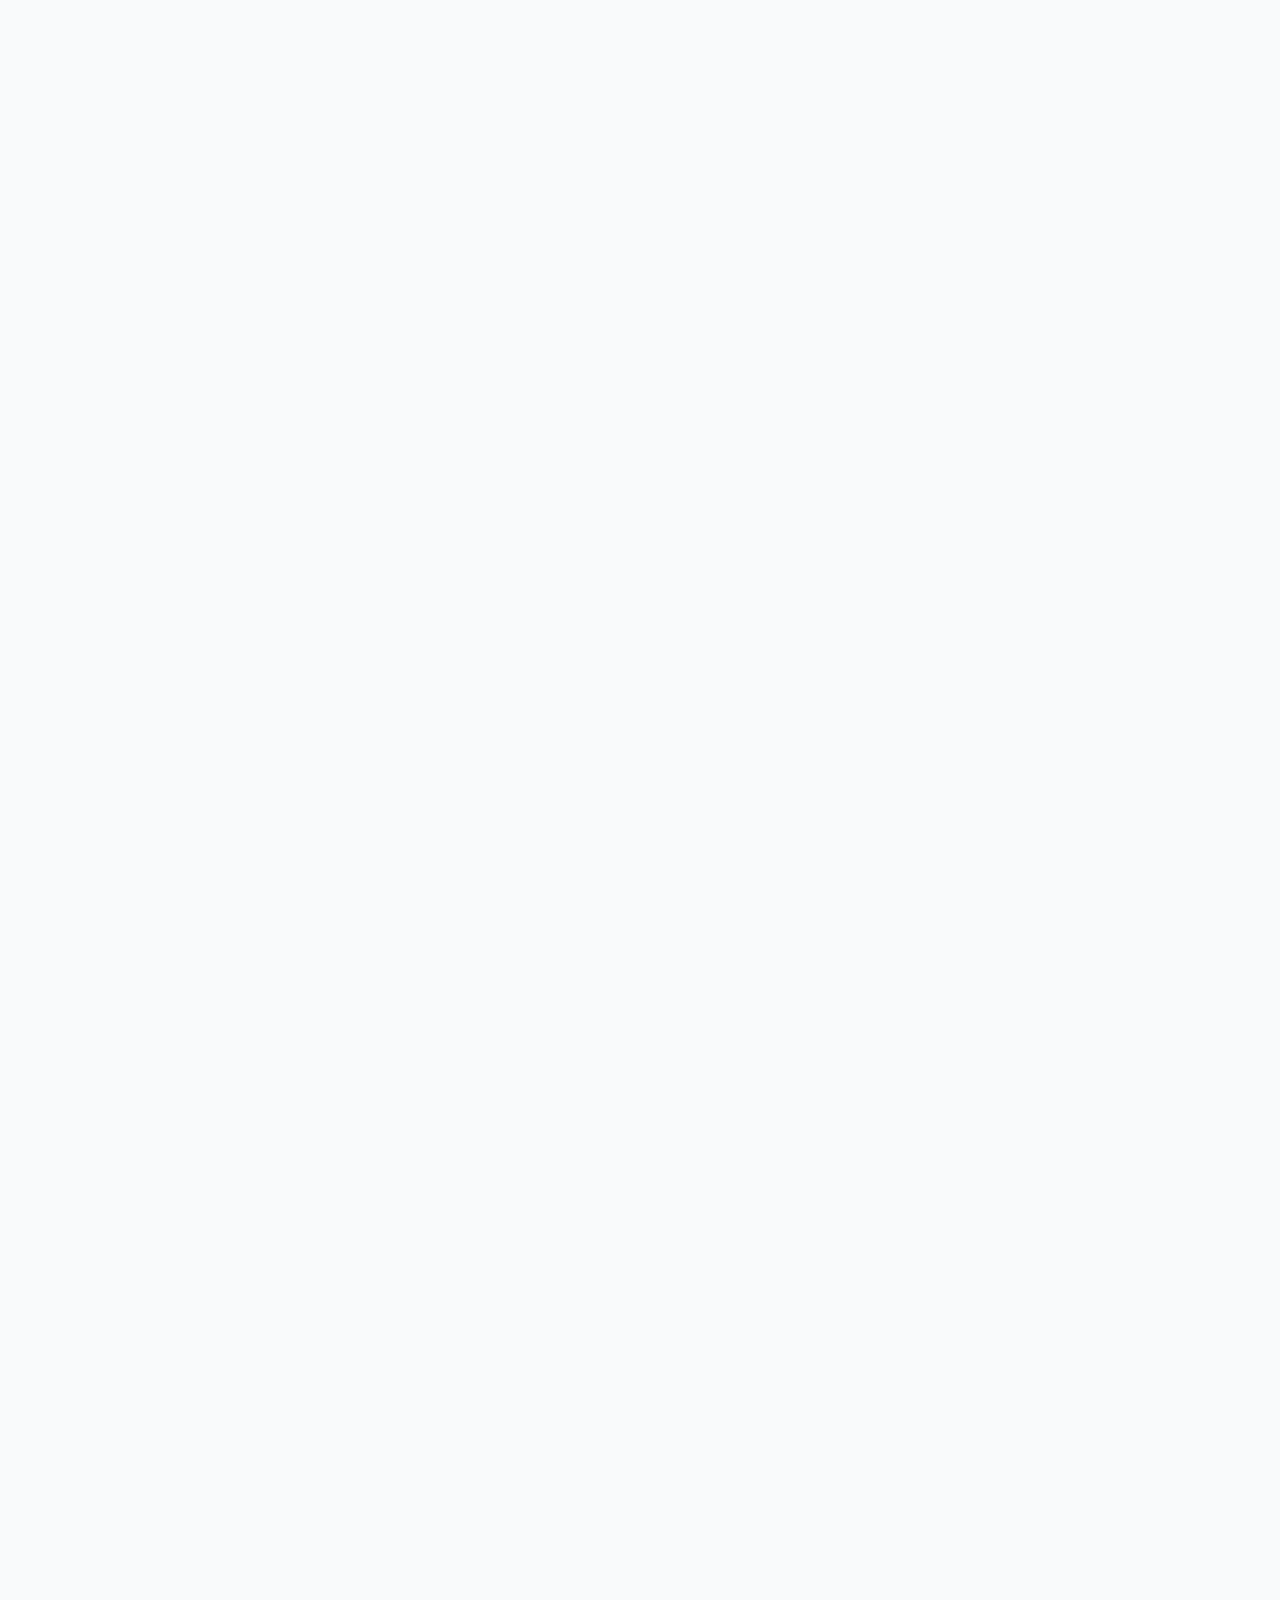
==== commit 7b9339e9: "Add password authentication" ====
--- a/cases.html
+++ b/cases.html
@@ -1,6 +1,7 @@
 <!DOCTYPE html>
 <html lang="ja">
 <head>
+  <script src="auth.js"></script>
   <meta charset="UTF-8">
   <meta name="viewport" content="width=device-width, initial-scale=1.0">
   <title>製造業改善事例集 | IE/QC/TPM-LMS</title>
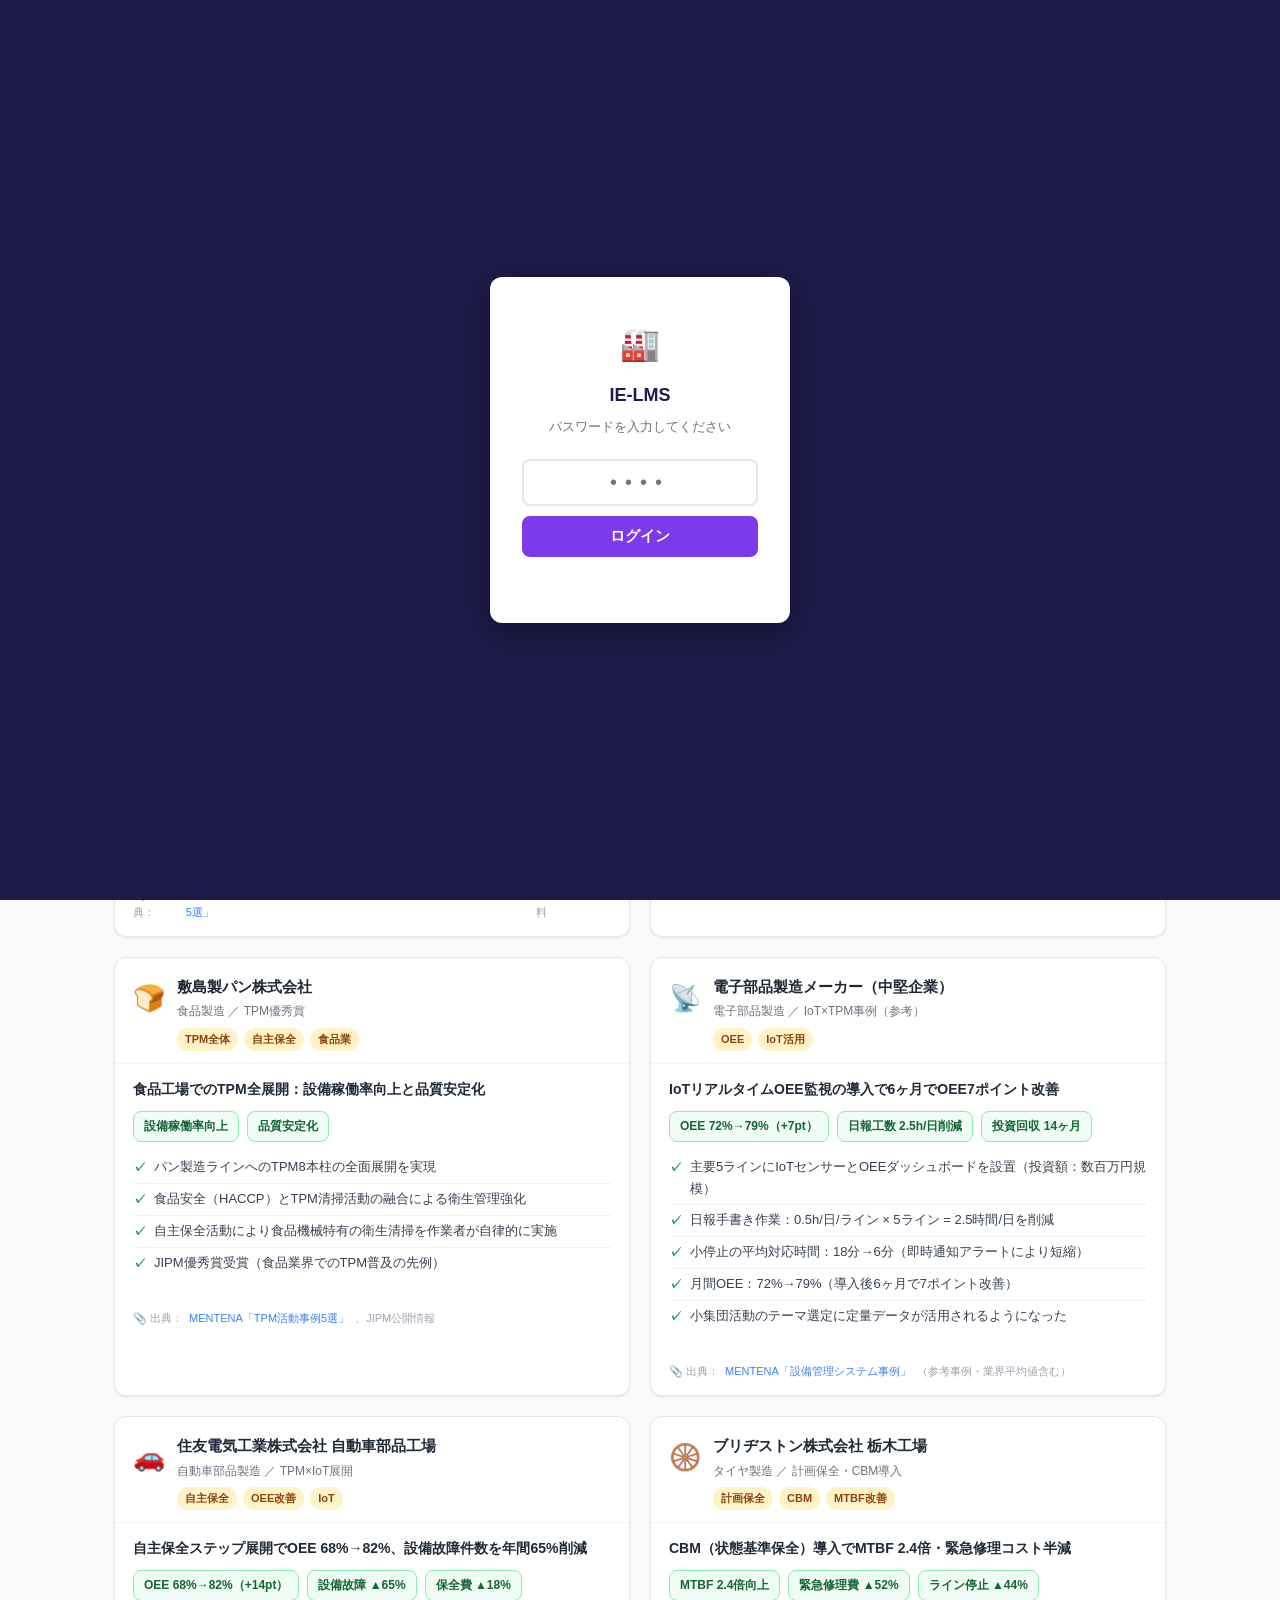
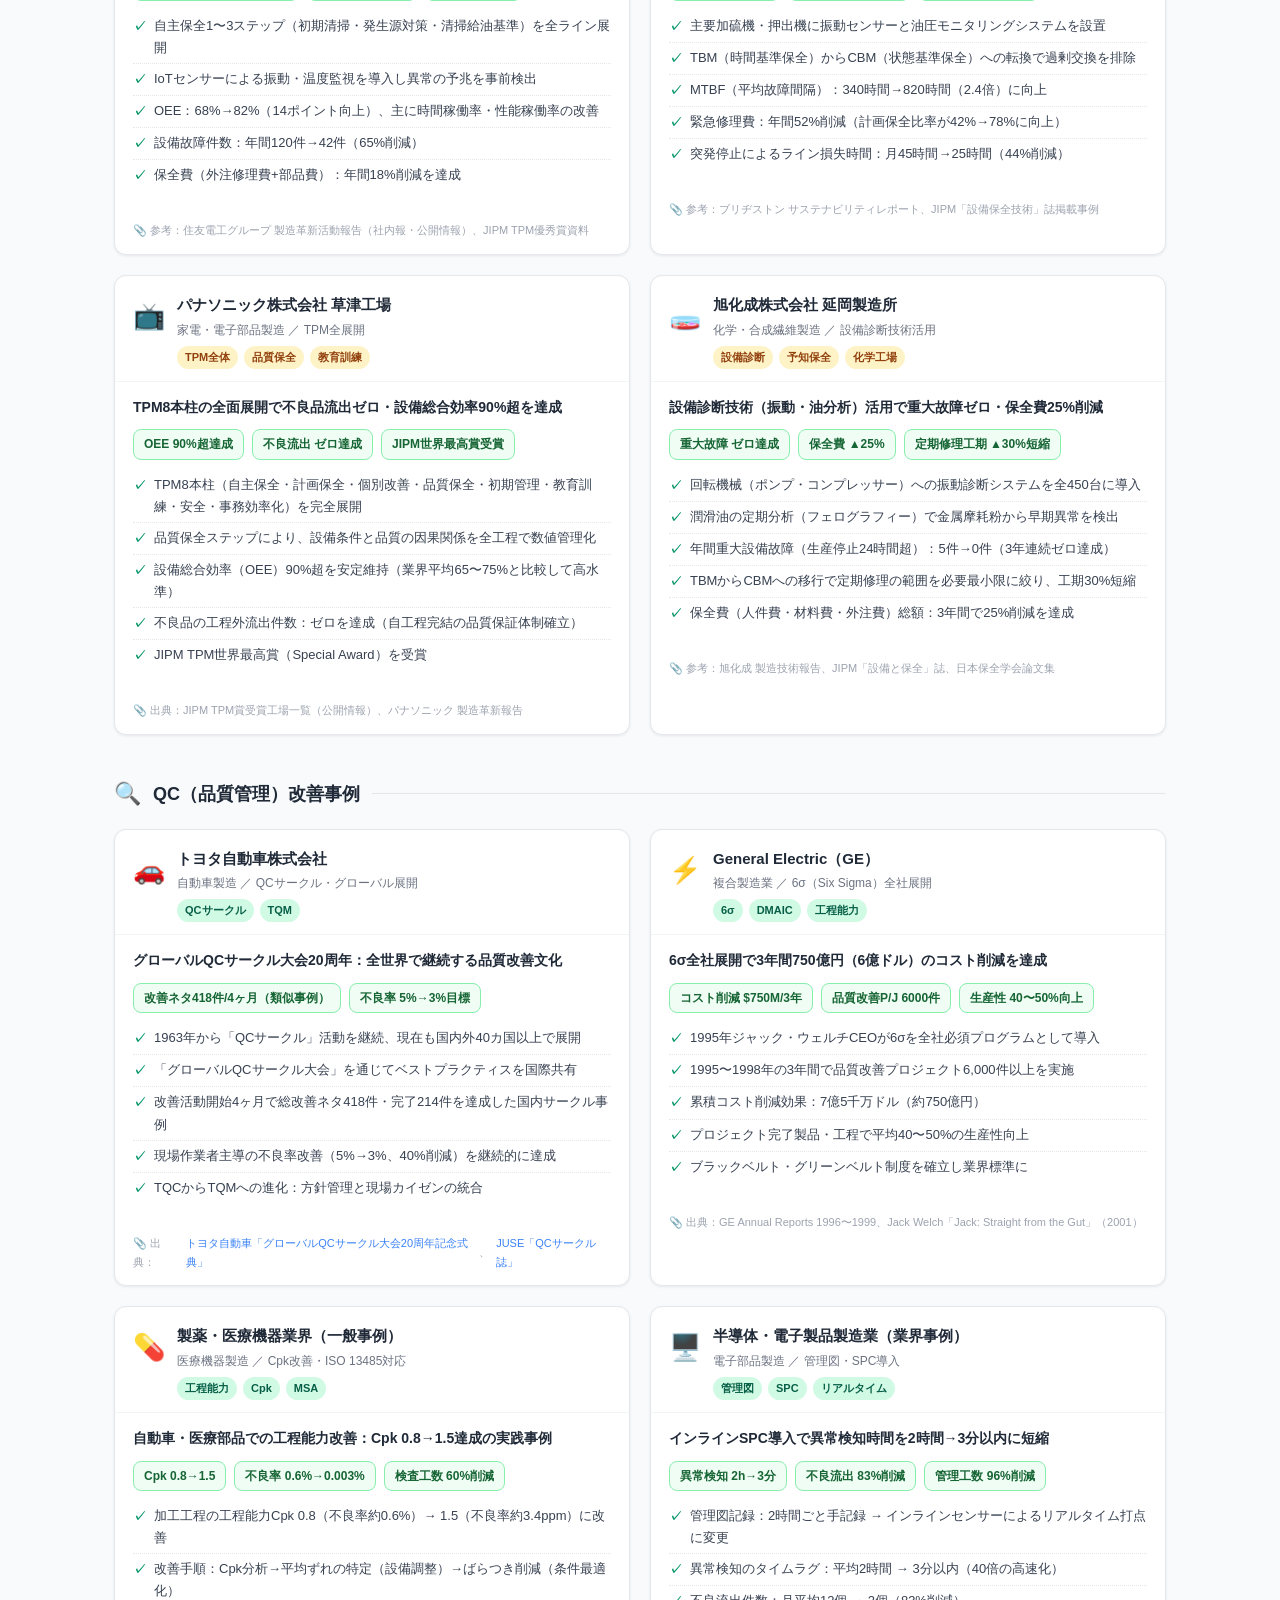
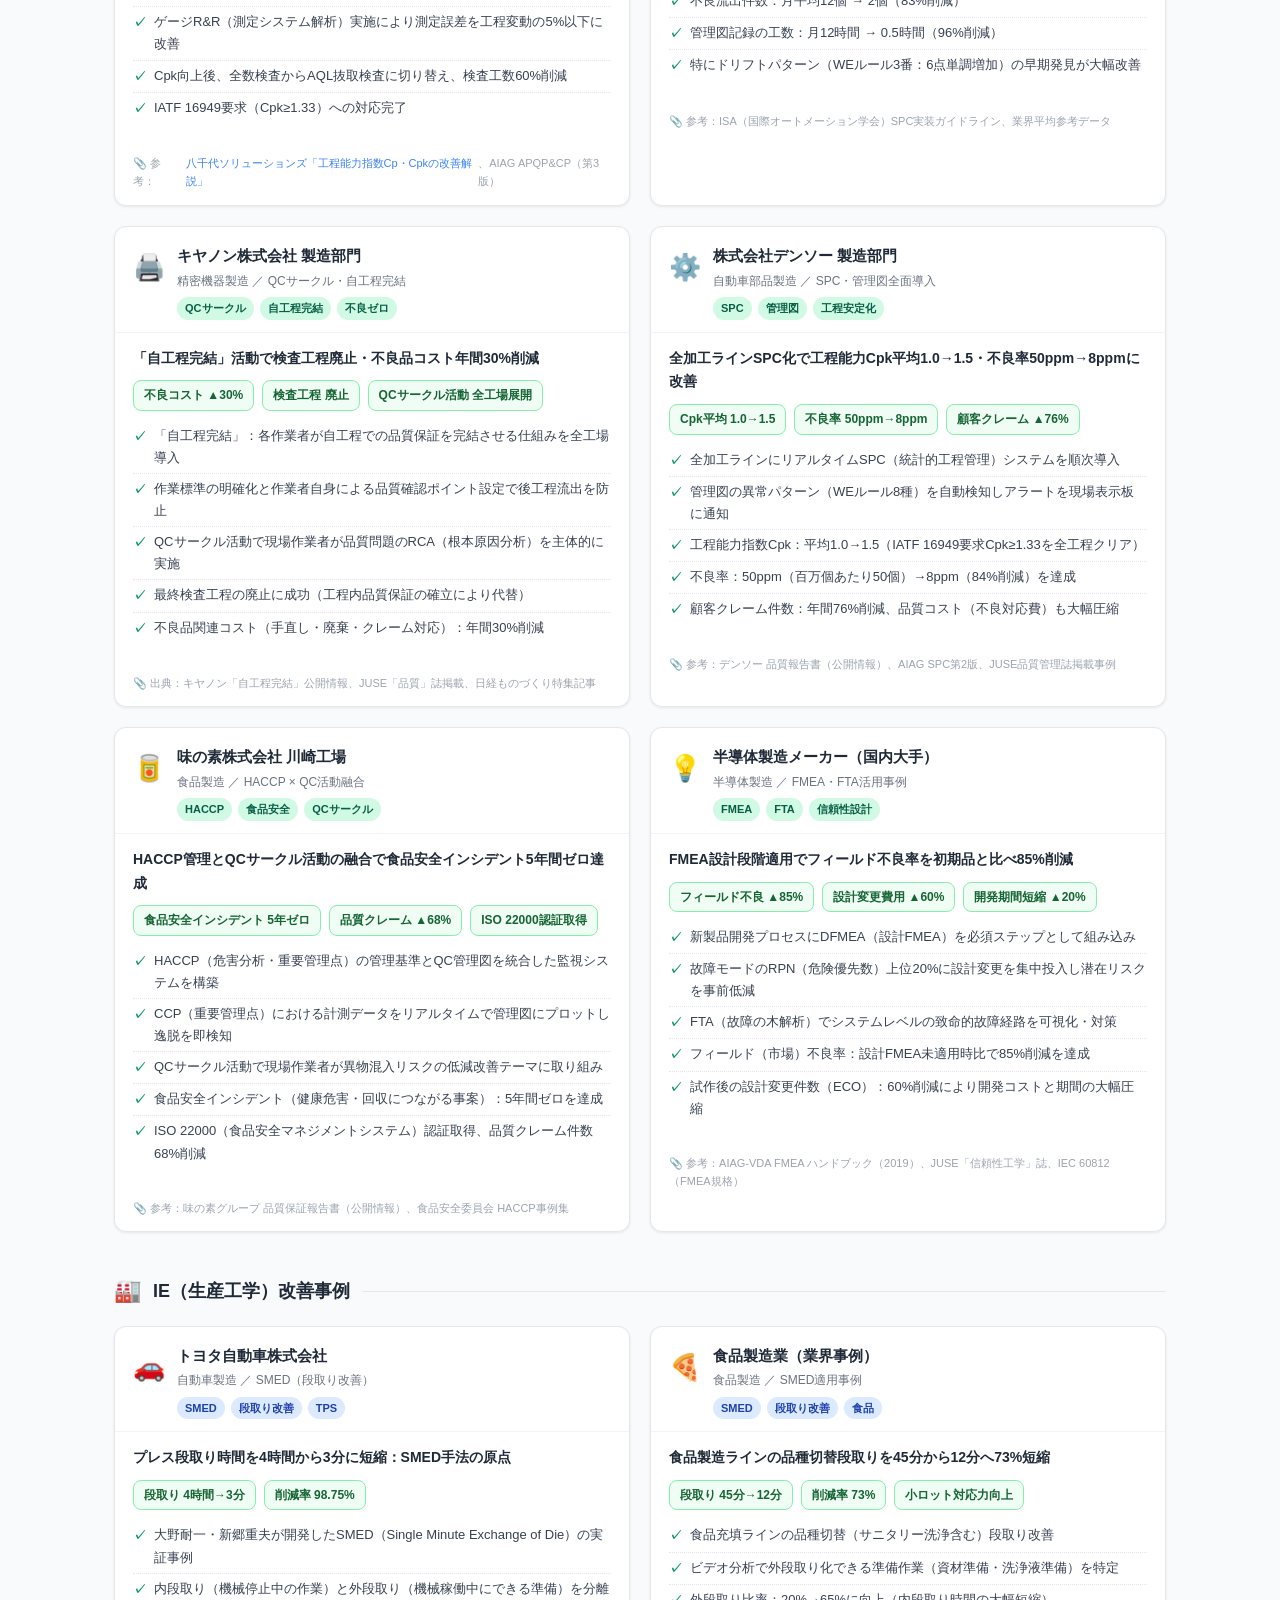
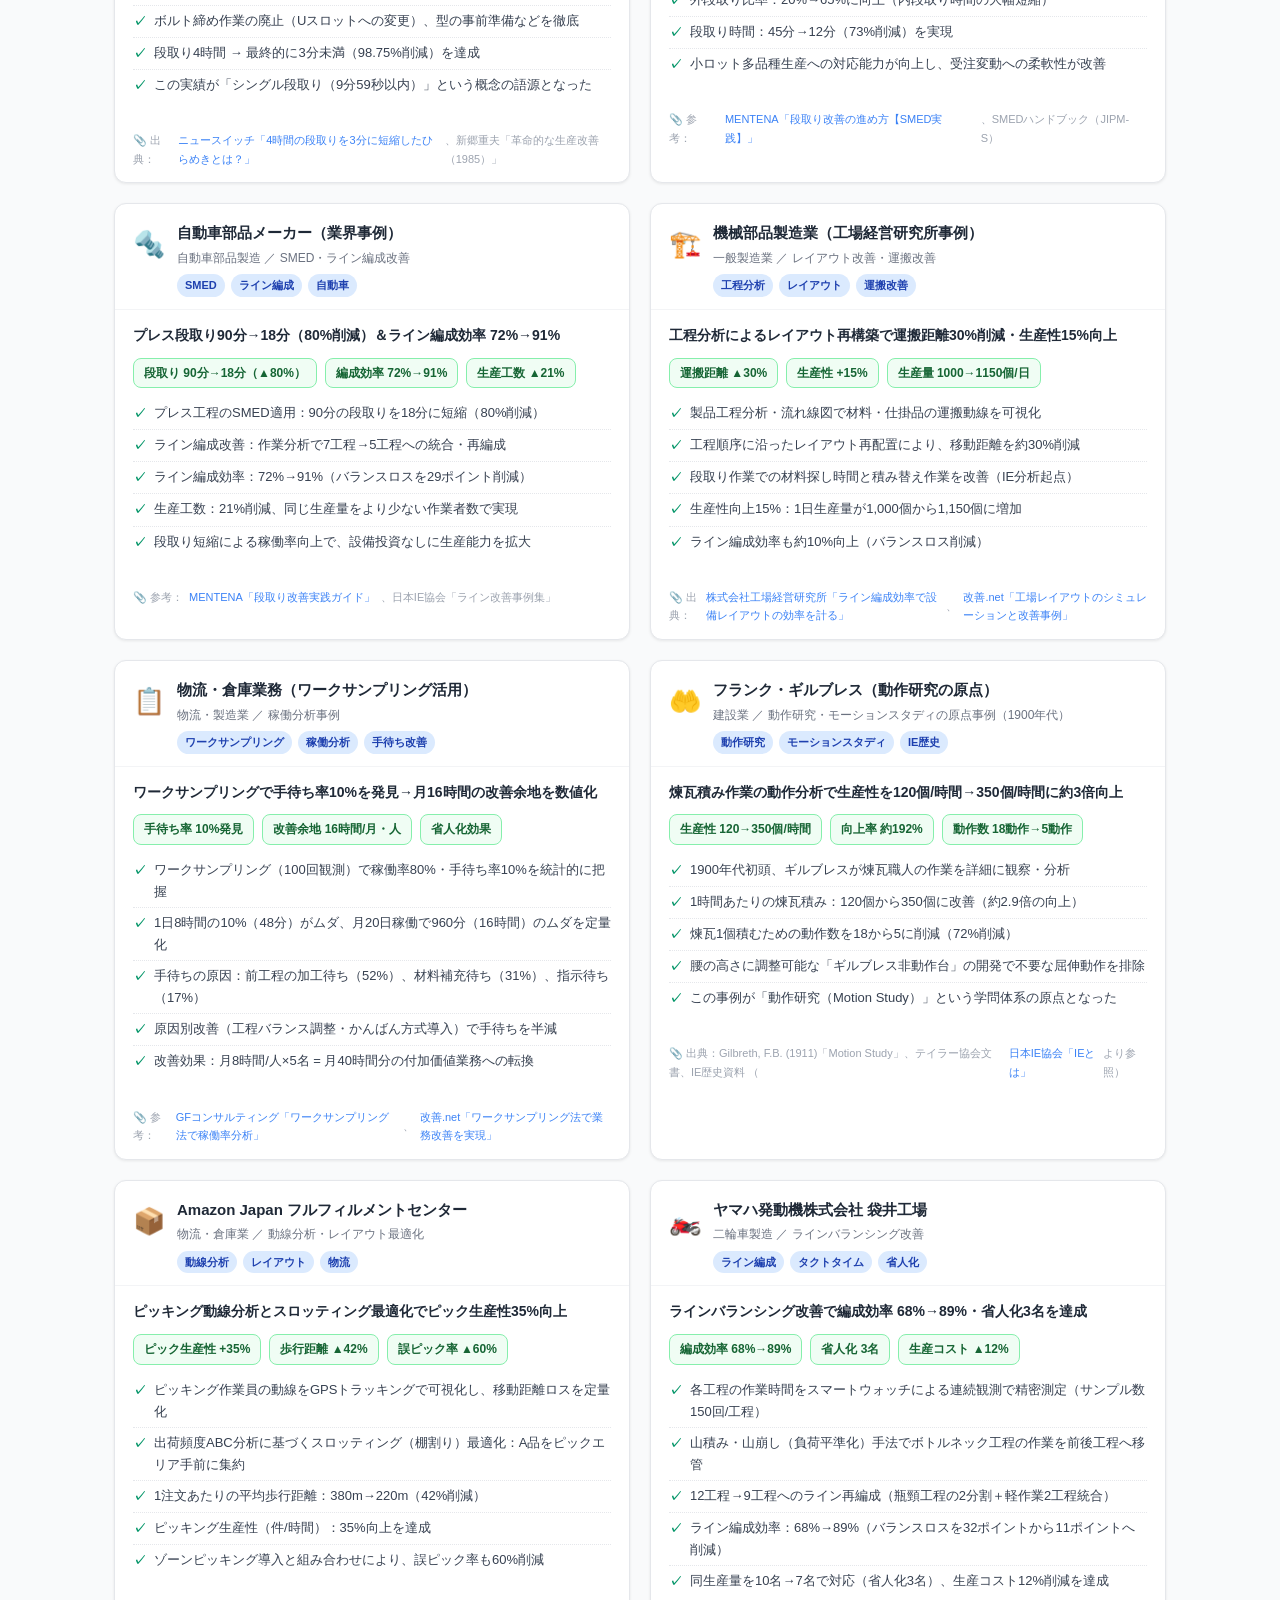
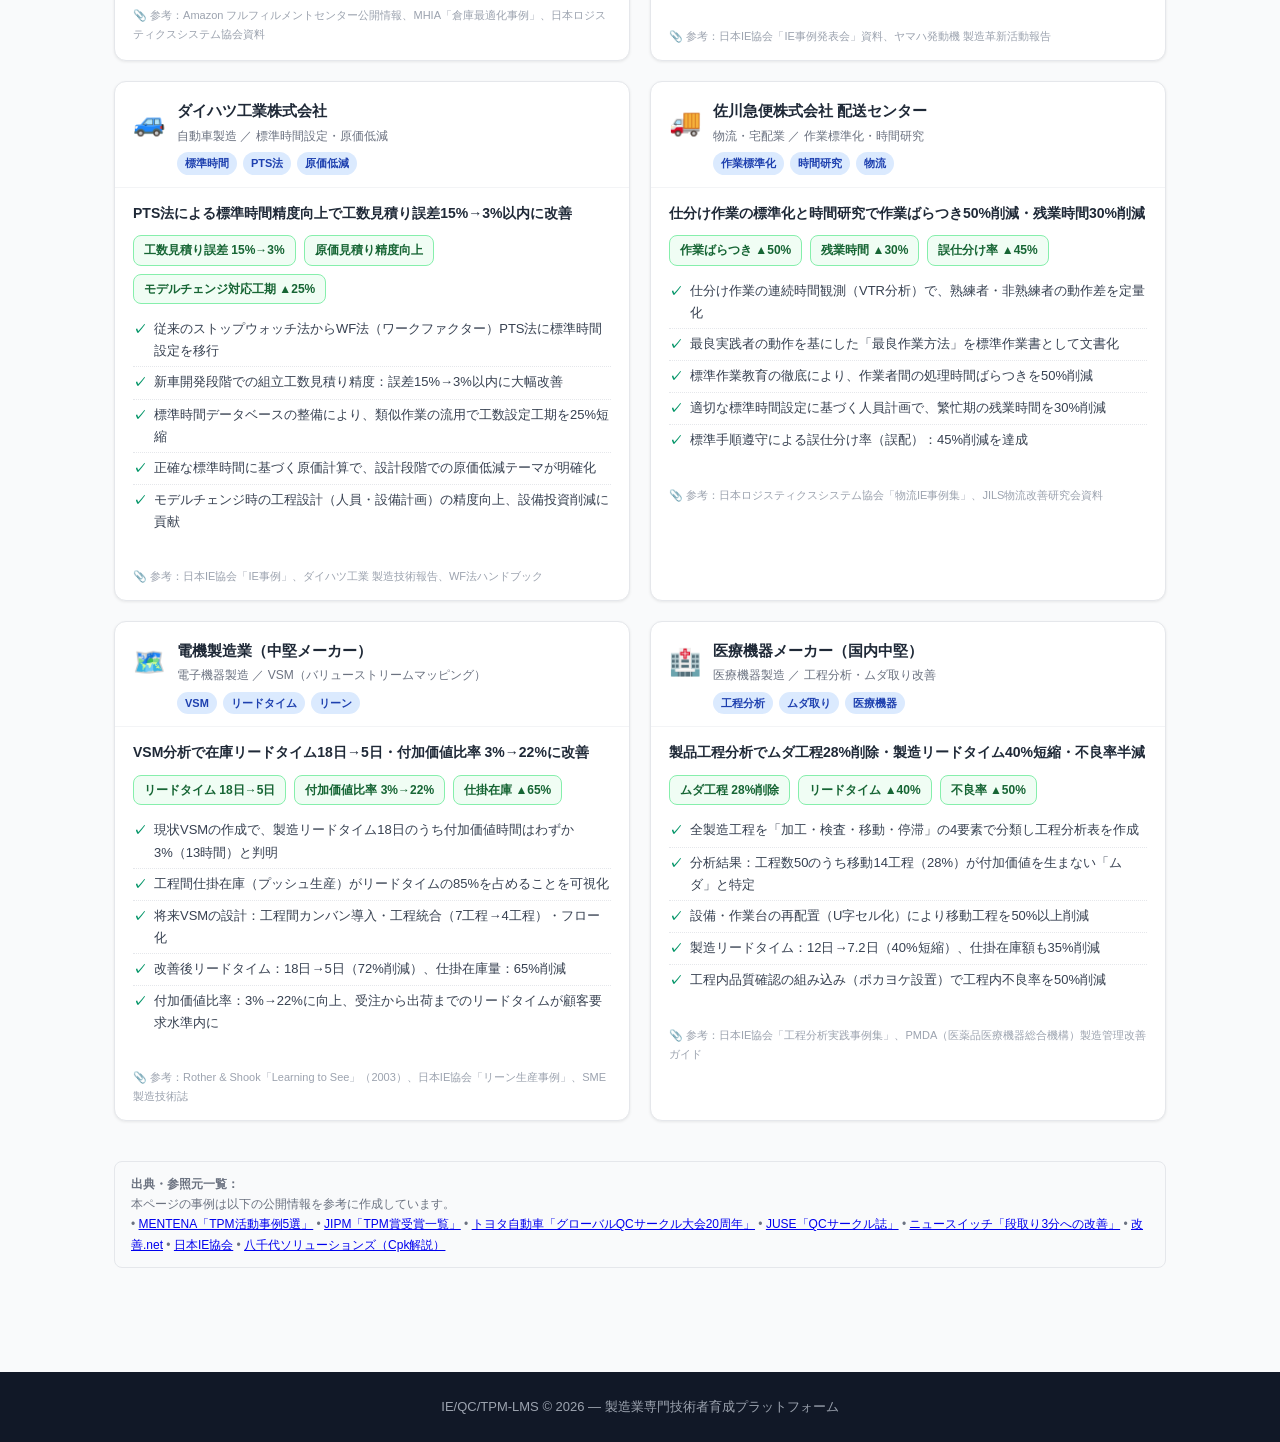
==== commit 5a6ae891: "Rewrite auth: move script to body end, remove visibility trick" ====
--- a/cases.html
+++ b/cases.html
@@ -1,7 +1,6 @@
 <!DOCTYPE html>
 <html lang="ja">
 <head>
-  <script src="auth.js"></script>
   <meta charset="UTF-8">
   <meta name="viewport" content="width=device-width, initial-scale=1.0">
   <title>製造業改善事例集 | IE/QC/TPM-LMS</title>
@@ -1144,5 +1143,6 @@
 
 <link rel="stylesheet" href="chat-widget.css">
 <script src="chat-widget.js"></script>
+<script src="auth.js"></script>
 </body>
 </html>
